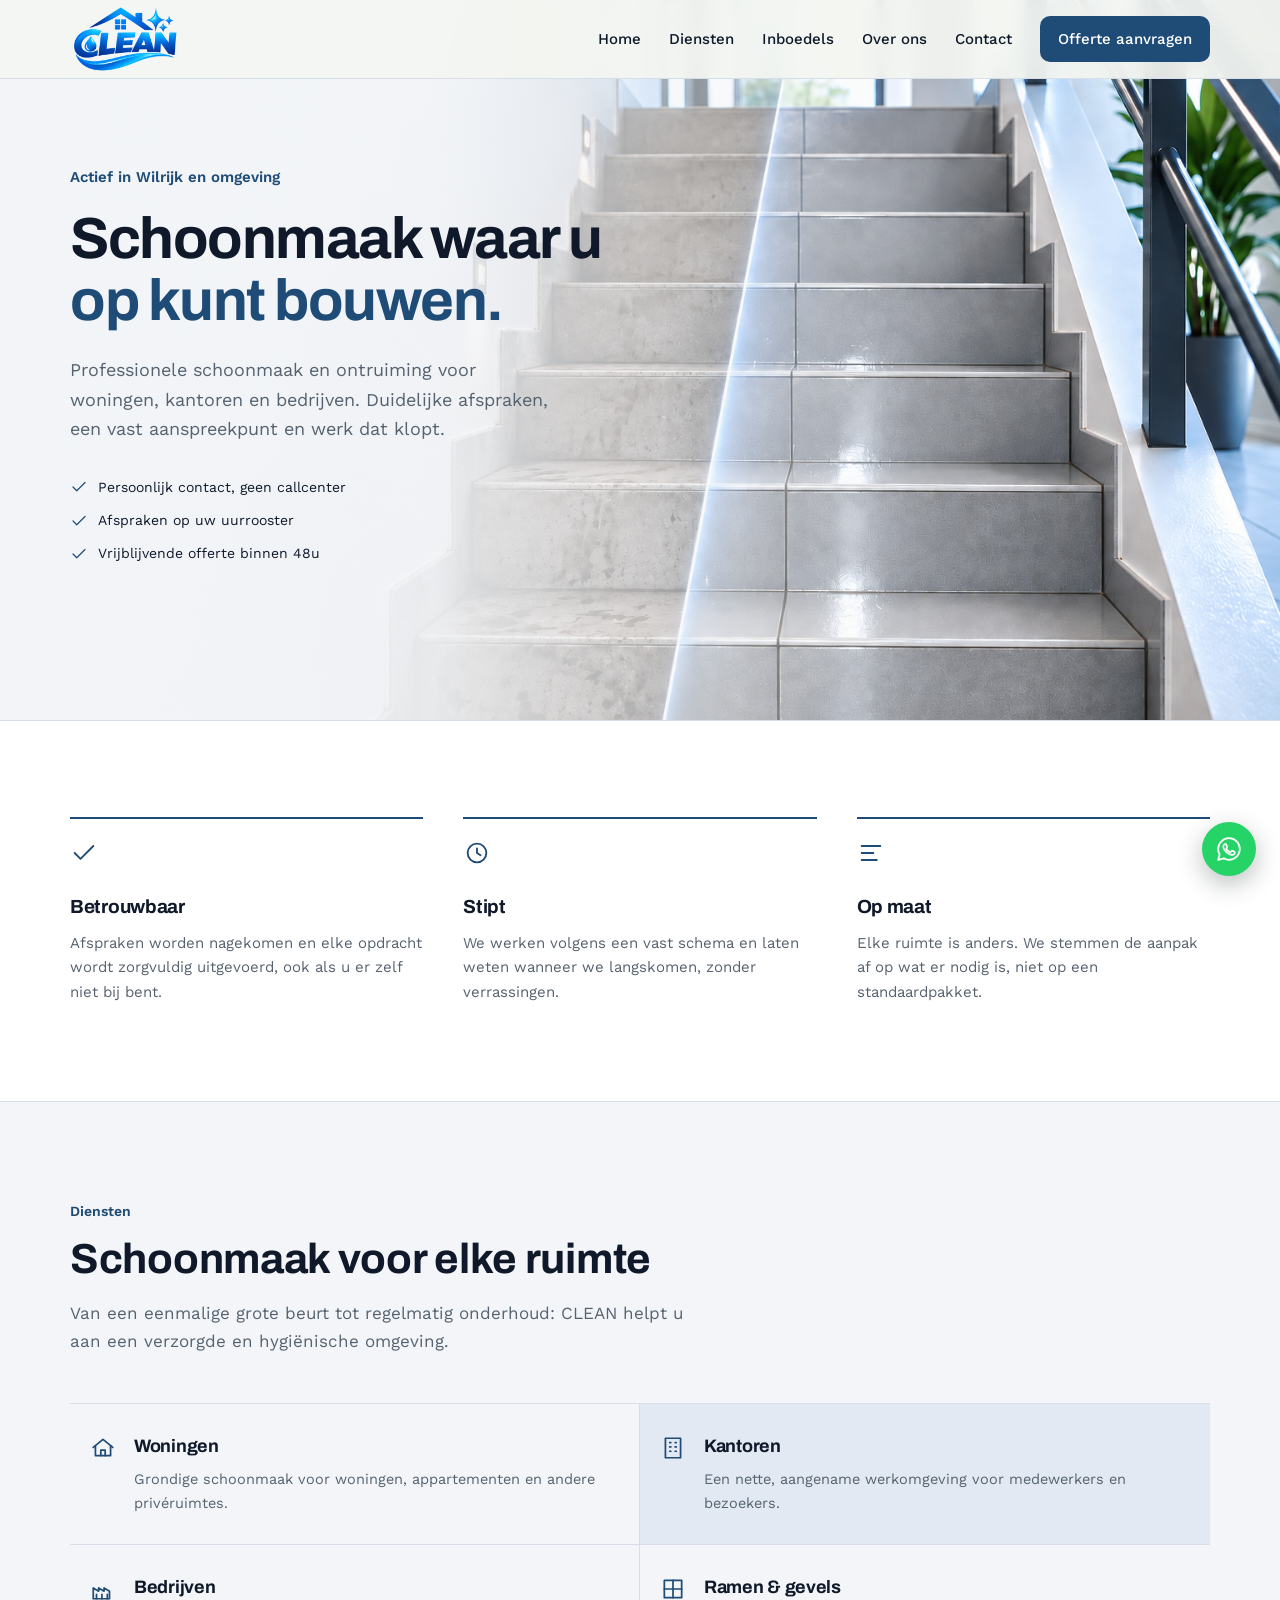
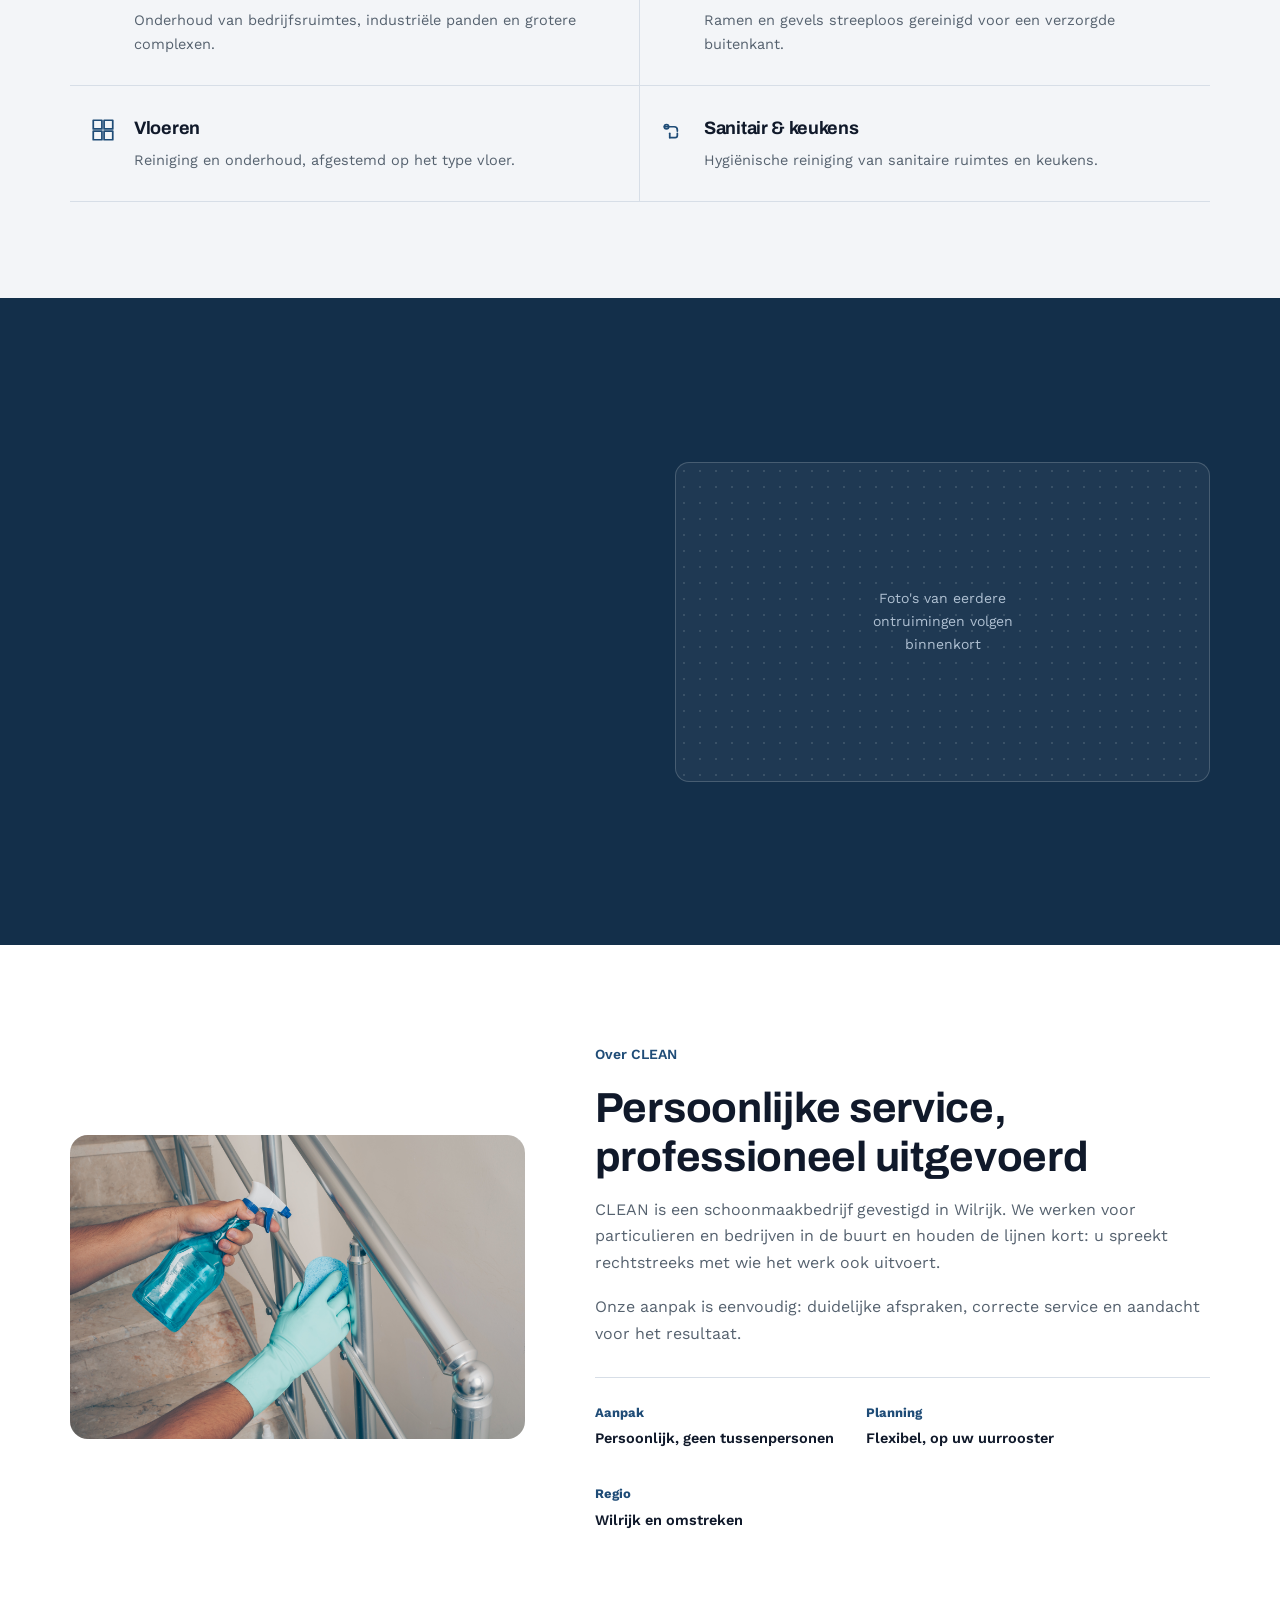
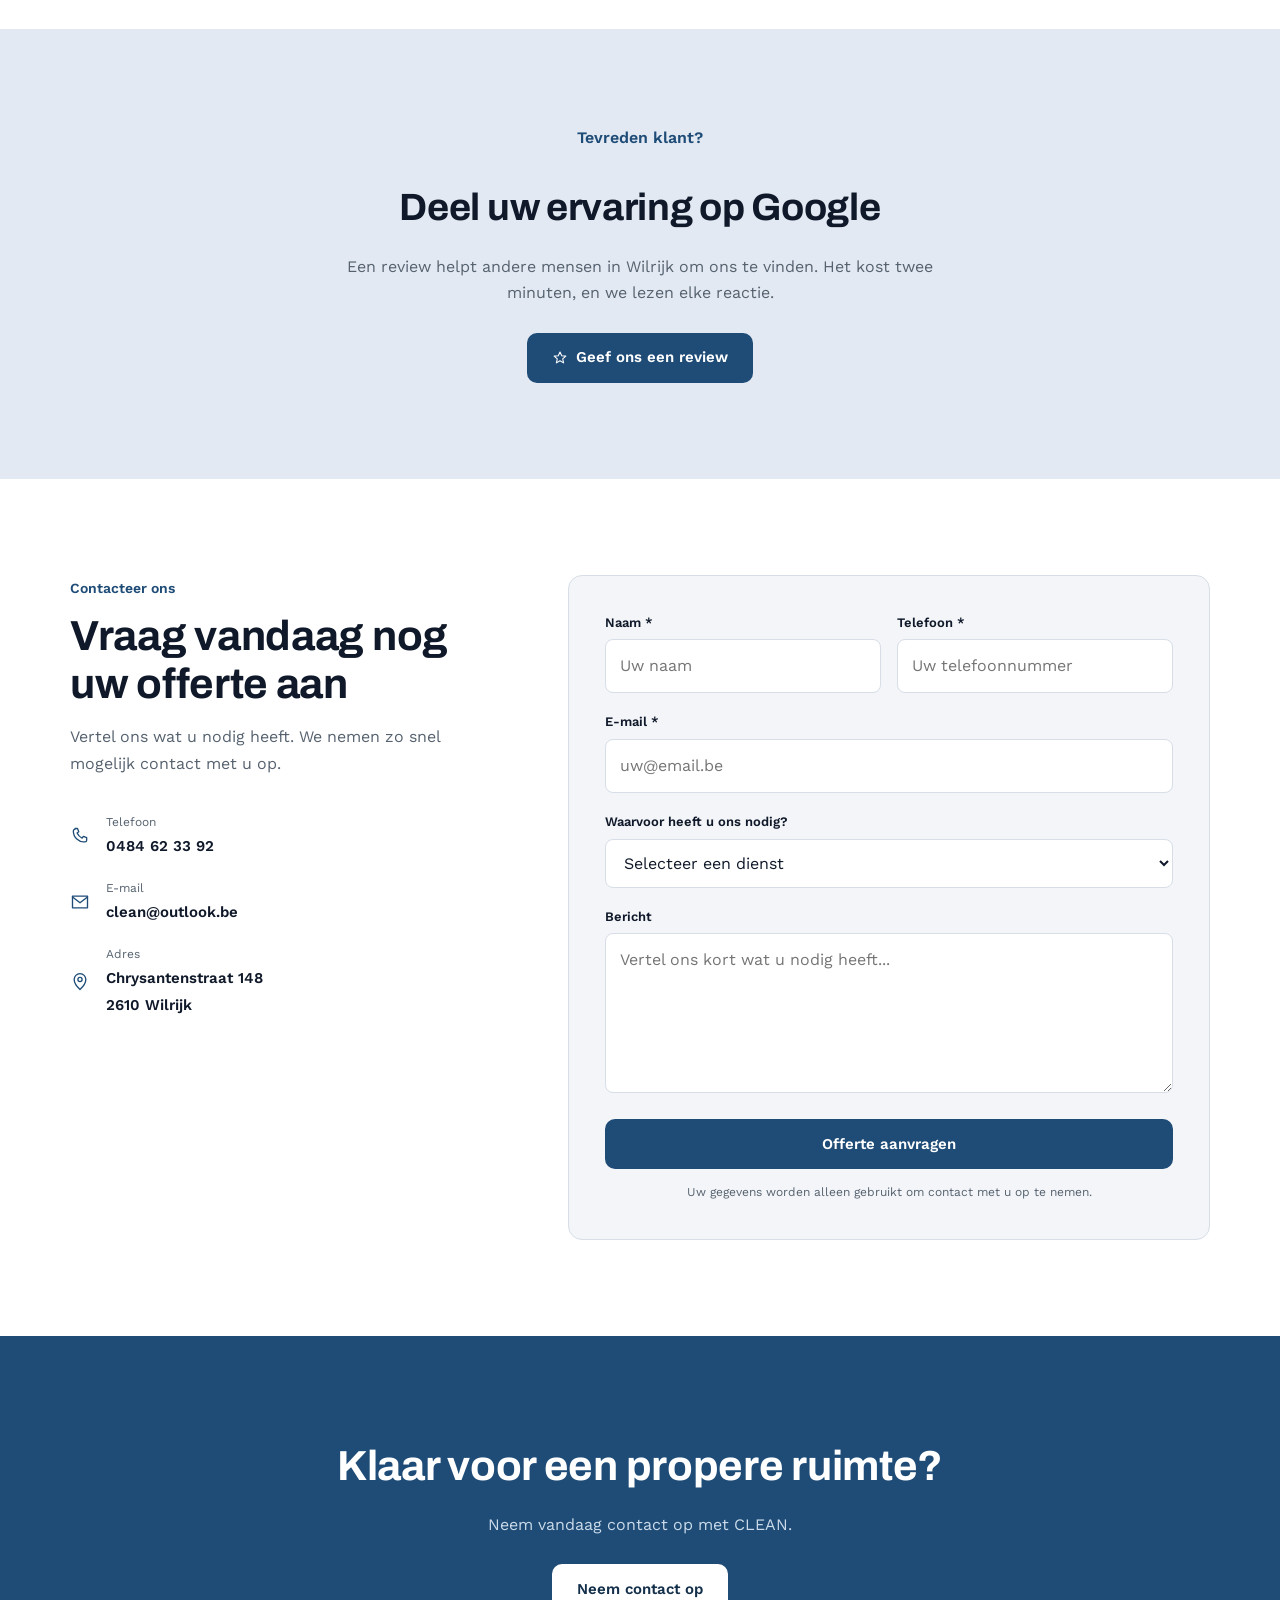
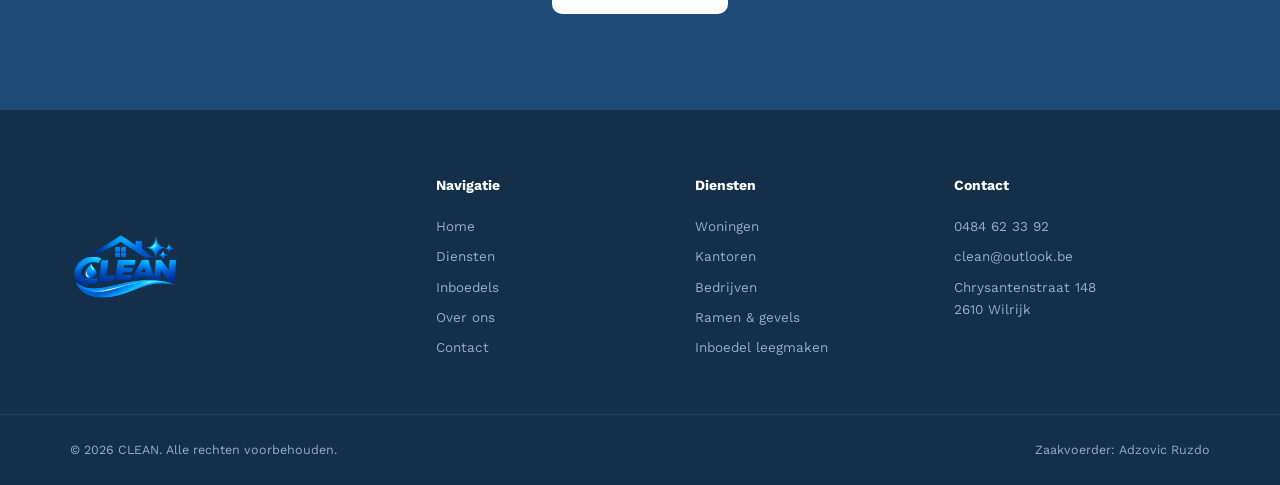
==== index.html @ f55d352b "3" ====
<!DOCTYPE html>
<html lang="nl">
<head>
    <meta charset="UTF-8">
    <meta name="viewport" content="width=device-width, initial-scale=1.0">

    <title>CLEAN | Schoonmaak & Ontruiming in Wilrijk</title>

    <meta name="description"
          content="CLEAN verzorgt professionele schoonmaak, onderhoud en inboedelontruiming voor woningen, kantoren en bedrijven in Wilrijk en omgeving.">

    <meta name="keywords"
          content="schoonmaak Wilrijk, schoonmaakbedrijf Antwerpen, kantoren schoonmaken, ramen wassen, inboedel leegmaken, ontruiming">

    <link rel="preconnect" href="https://fonts.googleapis.com">
    <link rel="preconnect" href="https://fonts.gstatic.com" crossorigin>
    <link href="https://fonts.googleapis.com/css2?family=Archivo:wght@600;700;800&family=Work+Sans:wght@400;500;600&display=swap" rel="stylesheet">

    <link rel="stylesheet" href="css/css.css">
</head>

<body>

<!-- ================= HEADER ================= -->

<header class="header" id="header">

    <div class="container nav-container">

        <a href="index.html" class="logo">
            <img src="media/logo.png" alt="CLEAN Schoonmaak & Ontruiming">
        </a>

        <button class="menu-toggle" id="menuToggle" aria-label="Menu openen" aria-expanded="false">
            <span class="bar"></span>
            <span class="bar"></span>
            <span class="bar"></span>
        </button>

        <nav class="nav" id="nav">

            <a href="#home">Home</a>
            <a href="#diensten">Diensten</a>
            <a href="#ontruiming">Inboedels</a>
            <a href="#over-ons">Over ons</a>
            <a href="#contact">Contact</a>

            <a href="#offerte" class="nav-button">Offerte aanvragen</a>

        </nav>

    </div>

</header>


<main>

    <!-- ================= HERO ================= -->

    <section class="hero" id="home">

        <div class="container hero-grid">

            <div class="hero-text">

                <p class="hero-eyebrow">Actief in Wilrijk en omgeving</p>

                <h1>Schoonmaak waar u<br><span>op kunt bouwen.</span></h1>

                <p class="hero-lead">
                    Professionele schoonmaak en ontruiming voor woningen,
                    kantoren en bedrijven. Duidelijke afspraken, een vast
                    aanspreekpunt en werk dat klopt.
                </p>

                <ul class="hero-trust">
                    <li><svg viewBox="0 0 24 24" class="icon-check"><path d="M4 12l5 5L20 6"/></svg>Persoonlijk contact, geen callcenter</li>
                    <li><svg viewBox="0 0 24 24" class="icon-check"><path d="M4 12l5 5L20 6"/></svg>Afspraken op uw uurrooster</li>
                    <li><svg viewBox="0 0 24 24" class="icon-check"><path d="M4 12l5 5L20 6"/></svg>Vrijblijvende offerte binnen 48u</li>
                </ul>

            </div>
        </div>
    </section>


    <!-- ================= WAAROM CLEAN ================= -->

    <section class="intro">

        <div class="container">

            <div class="intro-grid">

                <div class="intro-card">
                    <svg viewBox="0 0 24 24" class="intro-icon"><path d="M4 12l5 5L20 6"/></svg>
                    <h3>Betrouwbaar</h3>
                    <p>Afspraken worden nagekomen en elke opdracht wordt zorgvuldig uitgevoerd, ook als u er zelf niet bij bent.</p>
                </div>

                <div class="intro-card">
                    <svg viewBox="0 0 24 24" class="intro-icon"><circle cx="12" cy="12" r="8"/><path d="M12 8v4l3 2"/></svg>
                    <h3>Stipt</h3>
                    <p>We werken volgens een vast schema en laten weten wanneer we langskomen, zonder verrassingen.</p>
                </div>

                <div class="intro-card">
                    <svg viewBox="0 0 24 24" class="intro-icon"><path d="M4 6h16M4 12h10M4 18h13"/></svg>
                    <h3>Op maat</h3>
                    <p>Elke ruimte is anders. We stemmen de aanpak af op wat er nodig is, niet op een standaardpakket.</p>
                </div>

            </div>

        </div>

    </section>


    <!-- ================= DIENSTEN ================= -->

    <section class="services" id="diensten">

        <div class="container">

            <div class="section-heading">
                <p class="kicker">Diensten</p>
                <h2>Schoonmaak voor elke ruimte</h2>
                <p class="section-intro">Van een eenmalige grote beurt tot regelmatig onderhoud: CLEAN helpt u aan een verzorgde en hygiënische omgeving.</p>
            </div>

            <div class="service-list">

                <article class="service-row">
                    <svg viewBox="0 0 24 24" class="service-icon"><path d="M3 11.5 12 4l9 7.5"/><path d="M5 10v9h14v-9"/><path d="M10 19v-5h4v5"/></svg>
                    <div>
                        <h3>Woningen</h3>
                        <p>Grondige schoonmaak voor woningen, appartementen en andere privéruimtes.</p>
                    </div>
                </article>

                <article class="service-row service-row--accent">
                    <svg viewBox="0 0 24 24" class="service-icon"><rect x="5" y="3" width="14" height="18"/><path d="M9 7h1M14 7h1M9 11h1M14 11h1M9 15h1M14 15h1"/></svg>
                    <div>
                        <h3>Kantoren</h3>
                        <p>Een nette, aangename werkomgeving voor medewerkers en bezoekers.</p>
                    </div>
                </article>

                <article class="service-row">
                    <svg viewBox="0 0 24 24" class="service-icon"><path d="M3 21V11l5 3v-3l5 3v-3l5 3v7H3Z"/><path d="M6 21v-4M11 21v-4M16 21v-4"/></svg>
                    <div>
                        <h3>Bedrijven</h3>
                        <p>Onderhoud van bedrijfsruimtes, industriële panden en grotere complexen.</p>
                    </div>
                </article>

                <article class="service-row">
                    <svg viewBox="0 0 24 24" class="service-icon"><rect x="4" y="4" width="16" height="16"/><path d="M12 4v16M4 12h16"/></svg>
                    <div>
                        <h3>Ramen &amp; gevels</h3>
                        <p>Ramen en gevels streeploos gereinigd voor een verzorgde buitenkant.</p>
                    </div>
                </article>

                <article class="service-row">
                    <svg viewBox="0 0 24 24" class="service-icon"><rect x="3" y="3" width="8" height="8"/><rect x="13" y="3" width="8" height="8"/><rect x="3" y="13" width="8" height="8"/><rect x="13" y="13" width="8" height="8"/></svg>
                    <div>
                        <h3>Vloeren</h3>
                        <p>Reiniging en onderhoud, afgestemd op het type vloer.</p>
                    </div>
                </article>

                <article class="service-row">
                    <svg viewBox="0 0 24 24" class="service-icon"><path d="M4 9h9a3 3 0 0 1 3 3v1"/><circle cx="6" cy="9" r="2"/><path d="M16 15v2a2 2 0 0 1-2 2H9"/><path d="M9 15v4"/></svg>
                    <div>
                        <h3>Sanitair &amp; keukens</h3>
                        <p>Hygiënische reiniging van sanitaire ruimtes en keukens.</p>
                    </div>
                </article>

            </div>

        </div>

    </section>


    <!-- ================= ONTRUIMING ================= -->

    <section class="clearance" id="ontruiming">

        <div class="container clearance-grid">

            <div class="clearance-content">

                <p class="kicker kicker--light">Inboedels leegmaken</p>
                <h2>Van zolder tot kelder, wij maken ruimte</h2>

                <p>
                    Een woning, appartement, magazijn of kelder volledig
                    leegmaken? CLEAN neemt het van begin tot einde uit
                    handen.
                </p>

                <ul class="check-list">
                    <li><svg viewBox="0 0 24 24" class="icon-check"><path d="M4 12l5 5L20 6"/></svg>Volledige inboedel leegmaken</li>
                    <li><svg viewBox="0 0 24 24" class="icon-check"><path d="M4 12l5 5L20 6"/></svg>Sorteren, opruimen en afvoeren</li>
                    <li><svg viewBox="0 0 24 24" class="icon-check"><path d="M4 12l5 5L20 6"/></svg>Waar mogelijk gerecycleerd</li>
                    <li><svg viewBox="0 0 24 24" class="icon-check"><path d="M4 12l5 5L20 6"/></svg>Discreet en zonder rompslomp</li>
                </ul>

                <a href="#offerte" class="button button-primary">Vraag een offerte aan</a>

            </div>

            <div class="clearance-box">
                <p>Foto's van eerdere ontruimingen volgen binnenkort</p>
            </div>

        </div>

    </section>


    <!-- ================= OVER ONS ================= -->

    <section class="about" id="over-ons">

        <div class="container about-grid">

            <div class="about-photo">
                <img src="media/schoonmaak.jpg" alt="Professionele schoonmaak door CLEAN">
            </div>

            <div class="about-content">

                <p class="kicker">Over CLEAN</p>
                <h2>Persoonlijke service, professioneel uitgevoerd</h2>

                <p>
                    CLEAN is een schoonmaakbedrijf gevestigd in Wilrijk.
                    We werken voor particulieren en bedrijven in de buurt
                    en houden de lijnen kort: u spreekt rechtstreeks met
                    wie het werk ook uitvoert.
                </p>

                <p>
                    Onze aanpak is eenvoudig: duidelijke afspraken,
                    correcte service en aandacht voor het resultaat.
                </p>

                <div class="about-details">
                    <div><strong>Aanpak</strong><span>Persoonlijk, geen tussenpersonen</span></div>
                    <div><strong>Planning</strong><span>Flexibel, op uw uurrooster</span></div>
                    <div><strong>Regio</strong><span>Wilrijk en omstreken</span></div>
                </div>

            </div>

        </div>

    </section>


    <!-- ================= GOOGLE REVIEW ================= -->

    <section class="reviews">

        <div class="container">

            <div class="review-content">

                <p class="kicker">Tevreden klant?</p>
                <h2>Deel uw ervaring op Google</h2>
                <p>Een review helpt andere mensen in Wilrijk om ons te vinden. Het kost twee minuten, en we lezen elke reactie.</p>

                <!-- VERVANG DE LINK HIER LATER -->
                <a href="#" class="button button-primary">
                    <svg viewBox="0 0 24 24" class="icon-star"><path d="M12 3l2.6 5.6 6.1.6-4.6 4.1 1.3 6-5.4-3.2-5.4 3.2 1.3-6-4.6-4.1 6.1-.6Z"/></svg>
                    Geef ons een review
                </a>

            </div>

        </div>

    </section>


    <!-- ================= OFFERTE ================= -->

    <section class="contact-section" id="offerte">

        <div class="container contact-grid">

            <div class="contact-info">

                <p class="kicker">Contacteer ons</p>
                <h2>Vraag vandaag nog uw offerte aan</h2>
                <p>Vertel ons wat u nodig heeft. We nemen zo snel mogelijk contact met u op.</p>

                <div class="contact-items">

                    <a href="tel:+32484623392" class="contact-item">
                        <svg viewBox="0 0 24 24" class="contact-icon-svg"><path d="M6 3h3l1.5 4-2 1.5a12 12 0 0 0 6 6l1.5-2 4 1.5v3a2 2 0 0 1-2 2C10.5 20 4 13.5 4 6a2 2 0 0 1 2-2Z"/></svg>
                        <div><small>Telefoon</small><strong>0484 62 33 92</strong></div>
                    </a>

                    <a href="mailto:clean@outlook.be" class="contact-item">
                        <svg viewBox="0 0 24 24" class="contact-icon-svg"><rect x="3" y="5" width="18" height="14"/><path d="m3 6 9 7 9-7"/></svg>
                        <div><small>E-mail</small><strong>clean@outlook.be</strong></div>
                    </a>

                    <div class="contact-item">
                        <svg viewBox="0 0 24 24" class="contact-icon-svg"><path d="M12 21s7-6.5 7-12a7 7 0 1 0-14 0c0 5.5 7 12 7 12Z"/><circle cx="12" cy="9" r="2.5"/></svg>
                        <div><small>Adres</small><strong>Chrysantenstraat 148<br>2610 Wilrijk</strong></div>
                    </div>

                </div>

            </div>

            <form class="contact-form" name="offerte" method="POST" data-netlify="true">

                <input type="hidden" name="form-name" value="offerte">

                <div class="form-row">

                    <div class="form-group">
                        <label for="name">Naam *</label>
                        <input type="text" id="name" name="naam" placeholder="Uw naam" required>
                    </div>

                    <div class="form-group">
                        <label for="phone">Telefoon *</label>
                        <input type="tel" id="phone" name="telefoon" placeholder="Uw telefoonnummer" required>
                    </div>

                </div>

                <div class="form-group">
                    <label for="email">E-mail *</label>
                    <input type="email" id="email" name="email" placeholder="uw@email.be" required>
                </div>

                <div class="form-group">
                    <label for="service">Waarvoor heeft u ons nodig?</label>
                    <select id="service" name="dienst">
                        <option value="">Selecteer een dienst</option>
                        <option>Schoonmaak woning</option>
                        <option>Schoonmaak kantoor</option>
                        <option>Schoonmaak bedrijf</option>
                        <option>Ramen &amp; gevels</option>
                        <option>Vloeren</option>
                        <option>Inboedel leegmaken</option>
                        <option>Andere</option>
                    </select>
                </div>

                <div class="form-group">
                    <label for="message">Bericht</label>
                    <textarea id="message" name="bericht" rows="5" placeholder="Vertel ons kort wat u nodig heeft..."></textarea>
                </div>

                <button type="submit" class="button button-primary form-button">Offerte aanvragen</button>

                <p class="form-note">Uw gegevens worden alleen gebruikt om contact met u op te nemen.</p>

            </form>

        </div>

    </section>


    <!-- ================= CTA ================= -->

    <section class="final-cta">
        <div class="container">
            <h2>Klaar voor een propere ruimte?</h2>
            <p>Neem vandaag contact op met CLEAN.</p>
            <a href="#offerte" class="button button-white">Neem contact op</a>
        </div>
    </section>

</main>


<!-- ================= FOOTER ================= -->

<footer class="footer">

    <div class="container footer-grid">

        <a href="index.html" class="logo">
            <img src="media/logo.png" alt="CLEAN Schoonmaak & Ontruiming">
        </a>

        <div class="footer-column">
            <h4>Navigatie</h4>
            <a href="#home">Home</a>
            <a href="#diensten">Diensten</a>
            <a href="#ontruiming">Inboedels</a>
            <a href="#over-ons">Over ons</a>
            <a href="#contact">Contact</a>
        </div>

        <div class="footer-column">
            <h4>Diensten</h4>
            <a href="#diensten">Woningen</a>
            <a href="#diensten">Kantoren</a>
            <a href="#diensten">Bedrijven</a>
            <a href="#diensten">Ramen &amp; gevels</a>
            <a href="#ontruiming">Inboedel leegmaken</a>
        </div>

        <div class="footer-column">
            <h4>Contact</h4>
            <a href="tel:+32484623392">0484 62 33 92</a>
            <a href="mailto:clean@outlook.be">clean@outlook.be</a>
            <span>Chrysantenstraat 148<br>2610 Wilrijk</span>
        </div>

    </div>

    <div class="footer-bottom">
        <div class="container">
            <p>© <span id="year"></span> CLEAN. Alle rechten voorbehouden.</p>
            <p>Zaakvoerder: Adzovic Ruzdo</p>
        </div>
    </div>

</footer>


<!-- ================= FLOATING BUTTONS ================= -->

<a
        href="https://wa.me/32484623392?text=Hallo%2C%20ik%20heb%20een%20vraag%20over%20schoonmaak"
        class="floating-whatsapp"
        target="_blank"
        rel="noopener noreferrer"
        aria-label="Contacteer ons via WhatsApp"
>
    <svg viewBox="0 0 24 24" fill="currentColor" stroke="none">
        <path d="M12 2C6.48 2 2 6.48 2 12c0 1.85.5 3.58 1.36 5.06L2 22l5.13-1.35A9.94 9.94 0 0 0 12 22c5.52 0 10-4.48 10-10S17.52 2 12 2Zm5.24 14.1c-.22.62-1.28 1.19-1.77 1.26-.45.07-1.02.1-1.65-.1-.38-.12-.87-.28-1.5-.55-2.64-1.14-4.36-3.78-4.5-3.96-.13-.18-1.08-1.44-1.08-2.74 0-1.3.68-1.94.92-2.2.24-.26.53-.33.7-.33h.5c.16 0 .38-.03.59.45.22.5.75 1.83.82 1.96.07.13.11.29.02.46-.09.17-.14.28-.27.43-.13.15-.27.34-.39.46-.13.13-.26.27-.11.53.15.26.68 1.12 1.46 1.81 1 .89 1.85 1.17 2.11 1.3.26.13.41.11.57-.07.16-.18.65-.75.82-1.01.17-.26.34-.22.57-.13.23.09 1.46.69 1.71.82.25.13.42.19.48.3.06.11.06.63-.16 1.24Z"/>
    </svg>
</a>


<script src="java/java.js"></script>

</body>
</html>
---- css/css.css ----
/* =====================================================
   CLEAN - schoonmaak & ontruiming, Wilrijk
   ===================================================== */

:root {
    --paper: #F3F5F8;
    --paper-alt: #E7ECF2;
    --ink: #10192A;
    --muted: #56626F;

    --pine: #1F4C77;
    --pine-deep: #132F4A;
    --pine-tint: #E2E9F2;

    --gold: #A8792E;

    --line: #D7DEE7;

    --radius: 10px;
}


/* ================= RESET ================= */

* {
    margin: 0;
    padding: 0;
    box-sizing: border-box;
}

html {
    scroll-behavior: smooth;
}

body {
    font-family: "Work Sans", -apple-system, BlinkMacSystemFont, "Segoe UI", sans-serif;
    color: var(--muted);
    background: var(--paper);
    line-height: 1.65;
}

a {
    text-decoration: none;
    color: inherit;
}

button, input, textarea, select {
    font: inherit;
}

h1, h2, h3 {
    font-family: "Archivo", "Work Sans", sans-serif;
    color: var(--ink);
    font-weight: 700;
    letter-spacing: -0.3px;
}

svg {
    fill: none;
    stroke: currentColor;
    stroke-width: 1.6;
    stroke-linecap: round;
    stroke-linejoin: round;
}


/* ================= GLOBAL ================= */

.container {
    width: min(1140px, 90%);
    margin: auto;
}

section {
    padding: 96px 0;
}

.kicker {
    display: inline-block;
    color: var(--pine);
    font-weight: 600;
    font-size: 14px;
    margin-bottom: 12px;
}

.kicker--light {
    color: #B7C9DC;
}

.section-heading {
    max-width: 640px;
    margin-bottom: 48px;
}

.section-heading h2,
.about-content h2,
.clearance-content h2,
.contact-info h2 {
    font-size: clamp(30px, 4vw, 42px);
    line-height: 1.15;
    margin-bottom: 16px;
}

.section-intro {
    font-size: 17px;
}


/* ================= BUTTONS ================= */

.button {
    display: inline-flex;
    align-items: center;
    gap: 8px;
    min-height: 50px;
    padding: 0 24px;
    border-radius: var(--radius);
    font-weight: 600;
    font-size: 15px;
    transition: background 0.2s ease, border-color 0.2s ease, color 0.2s ease;
    border: 1px solid transparent;
}

.button-primary {
    color: white;
    background: var(--pine);
}

.button-primary:hover {
    background: var(--pine-deep);
}

.button-outline {
    color: var(--ink);
    border-color: var(--line);
    background: transparent;
}

.button-outline:hover {
    border-color: var(--pine);
    color: var(--pine);
}

.button-white {
    color: var(--pine-deep);
    background: white;
}

.button-white:hover {
    background: var(--pine-tint);
}

.icon-star {
    width: 16px;
    height: 16px;
}


/* ================= HEADER ================= */

.header {
    position: fixed;
    width: 100%;
    top: 0;
    left: 0;
    z-index: 1000;
    background: rgba(244, 246, 241, 0.92);
    backdrop-filter: blur(10px);
    border-bottom: 1px solid var(--line);
    transition: box-shadow 0.2s ease;
}

.nav-container {
    height: 78px;
    display: flex;
    align-items: center;
    justify-content: space-between;
}

.logo {
    display: flex;
    align-items: center;
}

.logo img {
    width: 110px;
    height: auto;
    display: block;
}

.nav {
    display: flex;
    align-items: center;
    gap: 28px;
}

.nav a {
    color: var(--ink);
    font-size: 15px;
    font-weight: 500;
    transition: color 0.2s;
}

.nav a:hover {
    color: var(--pine);
}

.nav .nav-button {
    color: white;
    background: var(--pine);
    padding: 11px 18px;
    border-radius: var(--radius);
}

.nav .nav-button:hover {
    background: var(--pine-deep);
}

.menu-toggle {
    display: none;
    flex-direction: column;
    justify-content: center;
    gap: 5px;
    width: 32px;
    height: 32px;
    border: 0;
    background: transparent;
    cursor: pointer;
}

.menu-toggle .bar {
    display: block;
    height: 2px;
    background: var(--ink);
    border-radius: 2px;
}


/* ================= HERO ================= */

.hero {
    position: relative;
    padding-top: 100px;
    padding-bottom: 90px;
    min-height: 680px;

    background:
            linear-gradient(
                    90deg,
                    rgba(243, 245, 248, 0.98) 0%,
                    rgba(243, 245, 248, 0.94) 34%,
                    rgba(243, 245, 248, 0.65) 52%,
                    rgba(243, 245, 248, 0.08) 75%,
                    rgba(243, 245, 248, 0) 100%
            ),
            url("../media/trappenpagina.png");

    background-size: cover;
    background-position: center;
    background-repeat: no-repeat;
}

.hero-grid {
    display: grid;
    grid-template-columns: 1.2fr 0.8fr;
    gap: 60px;
    align-items: center;
    min-height: 530px;
}

.hero-eyebrow {
    color: var(--pine);
    font-weight: 600;
    font-size: 15px;
    margin-bottom: 18px;
}

.hero h1 {
    font-size: clamp(38px, 5vw, 58px);
    line-height: 1.08;
    letter-spacing: -1.5px;
    margin-bottom: 22px;
}

.hero h1 span {
    color: var(--pine);
}

.hero-lead {
    max-width: 480px;
    font-size: 18px;
    margin-bottom: 32px;
}

.hero-buttons {
    display: flex;
    gap: 14px;
    flex-wrap: wrap;
    margin-bottom: 36px;
}

.hero-trust {
    list-style: none;
    display: flex;
    flex-direction: column;
    gap: 10px;
    font-size: 14px;
    color: var(--ink);
}

.hero-trust li {
    display: flex;
    align-items: center;
    gap: 10px;
}

.icon-check {
    width: 18px;
    height: 18px;
    flex-shrink: 0;
    color: var(--pine);
}

.hero-panel {
    background: var(--pine);
    border-radius: 18px;
    min-height: 380px;
    display: grid;
    place-items: center;
}

.hero-icon {
    width: 90px;
    height: 130px;
    color: #E7EEF6;
}


/* ================= INTRO ================= */

.intro {
    background: white;
    border-top: 1px solid var(--line);
    border-bottom: 1px solid var(--line);
}

.intro-grid {
    display: grid;
    grid-template-columns: repeat(3, 1fr);
    gap: 40px;
}

.intro-card {
    border-top: 2px solid var(--pine);
    padding-top: 20px;
}

.intro-icon {
    width: 28px;
    height: 28px;
    color: var(--pine);
    margin-bottom: 16px;
}

.intro-card h3 {
    font-size: 19px;
    margin-bottom: 8px;
}

.intro-card p {
    font-size: 15px;
}


/* ================= SERVICES ================= */

.services {
    background: var(--paper);
}

.service-list {
    display: grid;
    grid-template-columns: 1fr 1fr;
    border-top: 1px solid var(--line);
}

.service-row {
    display: flex;
    gap: 18px;
    padding: 28px 20px;
    border-bottom: 1px solid var(--line);
}

.service-row:nth-child(odd) {
    border-right: 1px solid var(--line);
}

.service-row--accent {
    background: var(--pine-tint);
}

.service-icon {
    width: 26px;
    height: 26px;
    color: var(--pine);
    flex-shrink: 0;
    margin-top: 3px;
}

.service-row h3 {
    font-size: 18px;
    margin-bottom: 6px;
}

.service-row p {
    font-size: 14.5px;
}


/* ================= CLEARANCE ================= */

.clearance {
    background: var(--pine-deep);
    color: #DCE6F0;
}

.clearance-grid {
    display: grid;
    grid-template-columns: 1fr 1fr;
    gap: 70px;
    align-items: center;
}

.clearance-content h2 {
    color: white;
}

.clearance-content p {
    color: #C1D0DF;
    margin-bottom: 22px;
    font-size: 16.5px;
}

.check-list {
    list-style: none;
    margin-bottom: 32px;
    display: flex;
    flex-direction: column;
    gap: 12px;
}

.check-list li {
    display: flex;
    align-items: center;
    gap: 12px;
    color: white;
    font-size: 15px;
}

.check-list .icon-check {
    color: #8FB4D6;
}

.clearance-box {
    min-height: 320px;
    border-radius: 14px;
    background:
            radial-gradient(circle, rgba(255,255,255,0.12) 1px, transparent 1.2px) 0 0/16px 16px,
            rgba(255,255,255,0.05);
    border: 1px solid rgba(255,255,255,0.18);
    display: grid;
    place-items: center;
    padding: 30px;
    text-align: center;
}

.clearance-box p {
    color: #AFC0D2;
    font-size: 14px;
    max-width: 220px;
}


/* ================= ABOUT ================= */

.about {
    background: white;
}

.about-grid {
    display: grid;
    grid-template-columns: 0.85fr 1.15fr;
    gap: 70px;
    align-items: center;
}

.about-placeholder {
    min-height: 340px;
    border-radius: 14px;
    background:
            repeating-linear-gradient(135deg, var(--pine-tint) 0 14px, var(--paper) 14px 28px);
    border: 1px solid var(--line);
    display: grid;
    place-items: center;
    padding: 30px;
    text-align: center;
}

.about-placeholder p {
    background: white;
    padding: 8px 14px;
    border-radius: 6px;
    font-size: 13.5px;
    color: var(--muted);
    border: 1px solid var(--line);
}

.about-content p {
    margin-bottom: 18px;
}
.about-photo {
    overflow: hidden;
    border-radius: 18px;
}

.about-photo img {
    width: 100%;
    height: 100%;
    display: block;
    object-fit: cover;
}

.about-details {
    display: flex;
    gap: 32px;
    flex-wrap: wrap;
    margin-top: 30px;
    padding-top: 24px;
    border-top: 1px solid var(--line);
}

.about-details div {
    display: flex;
    flex-direction: column;
    gap: 4px;
}

.about-details strong {
    color: var(--pine);
    font-size: 13px;
}

.about-details span {
    color: var(--ink);
    font-weight: 600;
    font-size: 14.5px;
}


/* ================= REVIEWS ================= */

.reviews {
    background: var(--pine-tint);
    text-align: center;
}

.review-content {
    max-width: 620px;
    margin: auto;
}

.review-content h2 {
    font-size: clamp(28px, 4vw, 38px);
    margin-bottom: 14px;
}

.review-content p {
    margin-bottom: 26px;
    font-size: 16px;
}


/* ================= CONTACT ================= */

.contact-section {
    background: white;
}

.contact-grid {
    display: grid;
    grid-template-columns: 0.8fr 1.2fr;
    gap: 70px;
    align-items: start;
}

.contact-items {
    margin-top: 36px;
    display: flex;
    flex-direction: column;
    gap: 20px;
}

.contact-item {
    display: flex;
    align-items: center;
    gap: 16px;
}

.contact-icon-svg {
    width: 20px;
    height: 20px;
    color: var(--pine);
    flex-shrink: 0;
}

.contact-item small {
    display: block;
    font-size: 12px;
    color: var(--muted);
}

.contact-item strong {
    color: var(--ink);
    font-size: 15px;
    font-weight: 600;
}

.contact-form {
    padding: 36px;
    border-radius: 14px;
    background: var(--paper);
    border: 1px solid var(--line);
}

.form-row {
    display: grid;
    grid-template-columns: 1fr 1fr;
    gap: 16px;
}

.form-group {
    margin-bottom: 18px;
}

.form-group label {
    display: block;
    color: var(--ink);
    font-size: 13px;
    font-weight: 600;
    margin-bottom: 6px;
}

.form-group input,
.form-group select,
.form-group textarea {
    width: 100%;
    border: 1px solid var(--line);
    background: white;
    border-radius: 8px;
    padding: 13px 14px;
    outline: none;
    color: var(--ink);
    transition: border-color 0.2s;
    resize: vertical;
}

.form-group input:focus,
.form-group select:focus,
.form-group textarea:focus {
    border-color: var(--pine);
}

.form-button {
    border: 0;
    cursor: pointer;
    width: 100%;
    justify-content: center;
}

.form-note {
    font-size: 12px;
    color: var(--muted);
    text-align: center;
    margin-top: 14px;
}


/* ================= FINAL CTA ================= */

.final-cta {
    text-align: center;
    background: var(--pine);
    color: white;
}

.final-cta h2 {
    color: white;
    font-size: clamp(30px, 4vw, 42px);
    margin-bottom: 10px;
}

.final-cta p {
    margin-bottom: 26px;
    color: #CBDBEA;
}


/* ================= FOOTER ================= */

.footer {
    background: var(--pine-deep);
    color: #9AACC0;
}

.footer-grid {
    display: grid;
    grid-template-columns: 1.5fr 1fr 1fr 1.2fr;
    gap: 46px;
    padding-top: 64px;
    padding-bottom: 56px;
}

.footer-logo {
    color: white;
    font-family: "Archivo", sans-serif;
    font-size: 30px;
    font-weight: 800;
    letter-spacing: -1px;
    margin-bottom: 14px;
}

.footer-brand p {
    max-width: 270px;
    font-size: 14px;
}

.footer-column {
    display: flex;
    flex-direction: column;
    gap: 8px;
}

.footer-column h4 {
    color: white;
    font-size: 14px;
    margin-bottom: 10px;
}

.footer-column a, .footer-column span {
    font-size: 13.5px;
    transition: color 0.2s;
}

.footer-column a:hover {
    color: white;
}

.footer-bottom {
    border-top: 1px solid rgba(255,255,255,0.08);
}

.footer-bottom .container {
    min-height: 70px;
    display: flex;
    align-items: center;
    justify-content: space-between;
    gap: 20px;
    font-size: 12.5px;
}


/* ================= FLOATING BUTTONS ================= */

.floating-whatsapp {
    position: fixed;
    right: 24px;
    bottom: 24px;
    width: 54px;
    height: 54px;

    display: grid;
    place-items: center;

    background: #25D366;
    color: white;

    border-radius: 50%;
    box-shadow: 0 8px 24px rgba(29, 49, 40, 0.3);

    z-index: 900;
    transition: transform 0.2s;
}

.floating-whatsapp svg {
    width: 26px;
    height: 26px;
}

.floating-whatsapp:hover {
    transform: scale(1.06);
}


/* ================= RESPONSIVE ================= */

@media (max-width: 900px) {

    section {
        padding: 70px 0;
    }

    .menu-toggle {
        display: flex;
    }

    .nav {
        position: absolute;
        top: 78px;
        left: 0;
        width: 100%;
        display: none;
        flex-direction: column;
        align-items: stretch;
        gap: 0;
        background: var(--paper);
        border-bottom: 1px solid var(--line);
        padding: 14px 5%;
    }

    .nav.active {
        display: flex;
    }

    .nav a {
        padding: 12px 0;
    }

    .nav .nav-button {
        text-align: center;
        margin-top: 8px;
        justify-content: center;
    }

    .hero-grid {
        grid-template-columns: 1fr;
    }

    .hero-panel {
        min-height: 220px;
        order: -1;
    }

    .intro-grid {
        grid-template-columns: 1fr;
        gap: 28px;
    }

    .service-list {
        grid-template-columns: 1fr;
    }

    .service-row:nth-child(odd) {
        border-right: none;
    }

    .clearance-grid, .about-grid, .contact-grid {
        grid-template-columns: 1fr;
        gap: 40px;
    }

    .footer-grid {
        grid-template-columns: 1fr 1fr;
    }
}


@media (max-width: 600px) {

    .container {
        width: min(92%, 1140px);
    }

    .hero {
        padding-top: 90px;
    }

    .hero h1 {
        letter-spacing: -1px;
    }

    .form-row {
        grid-template-columns: 1fr;
        gap: 0;
    }

    .contact-form {
        padding: 24px 18px;
    }

    .footer-grid {
        grid-template-columns: 1fr;
        gap: 32px;
    }

    .footer-bottom .container {
        flex-direction: column;
        align-items: flex-start;
        padding: 18px 0;
    }

    .button {
        width: 100%;
        justify-content: center;
    }

    .hero-buttons {
        width: 100%;
    }

    .hero-buttons .button {
        flex: 1;
    }

    .floating-whatsapp {
        right: 18px;
        bottom: 18px;
    }
}
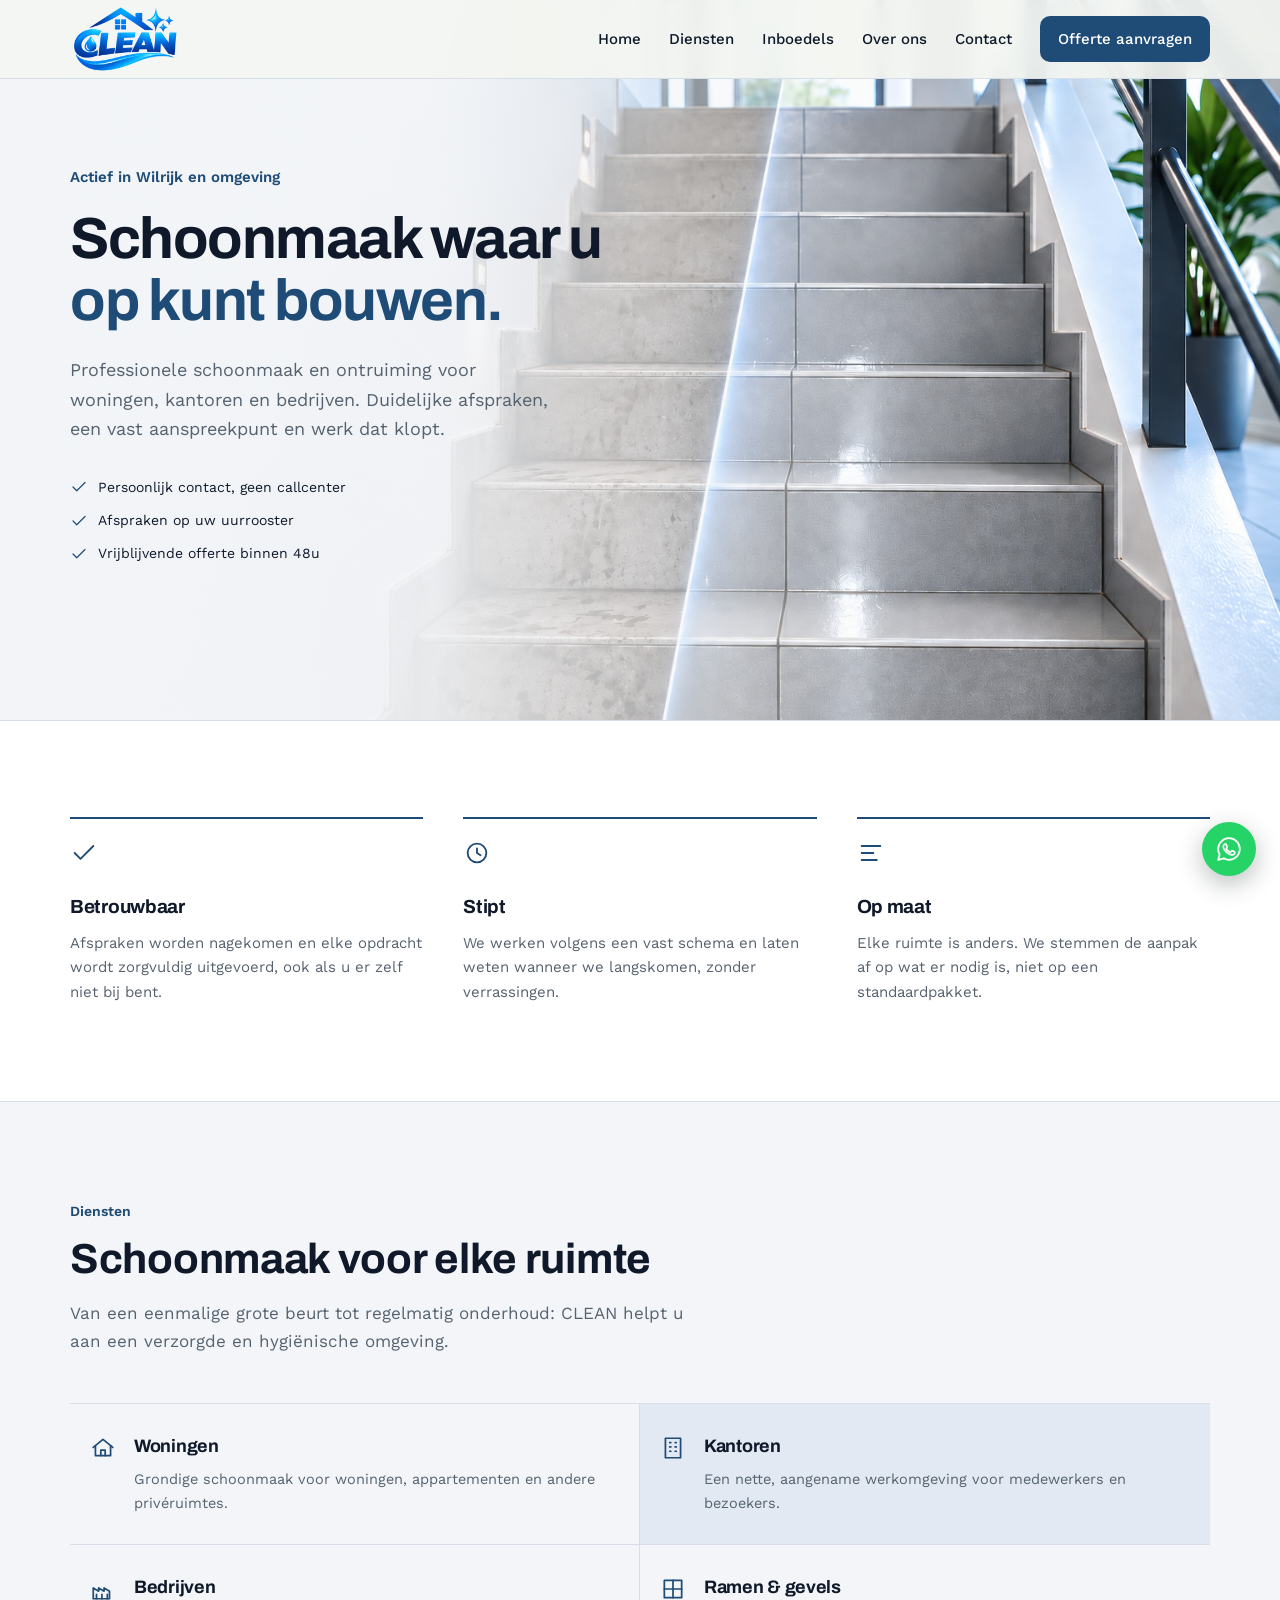
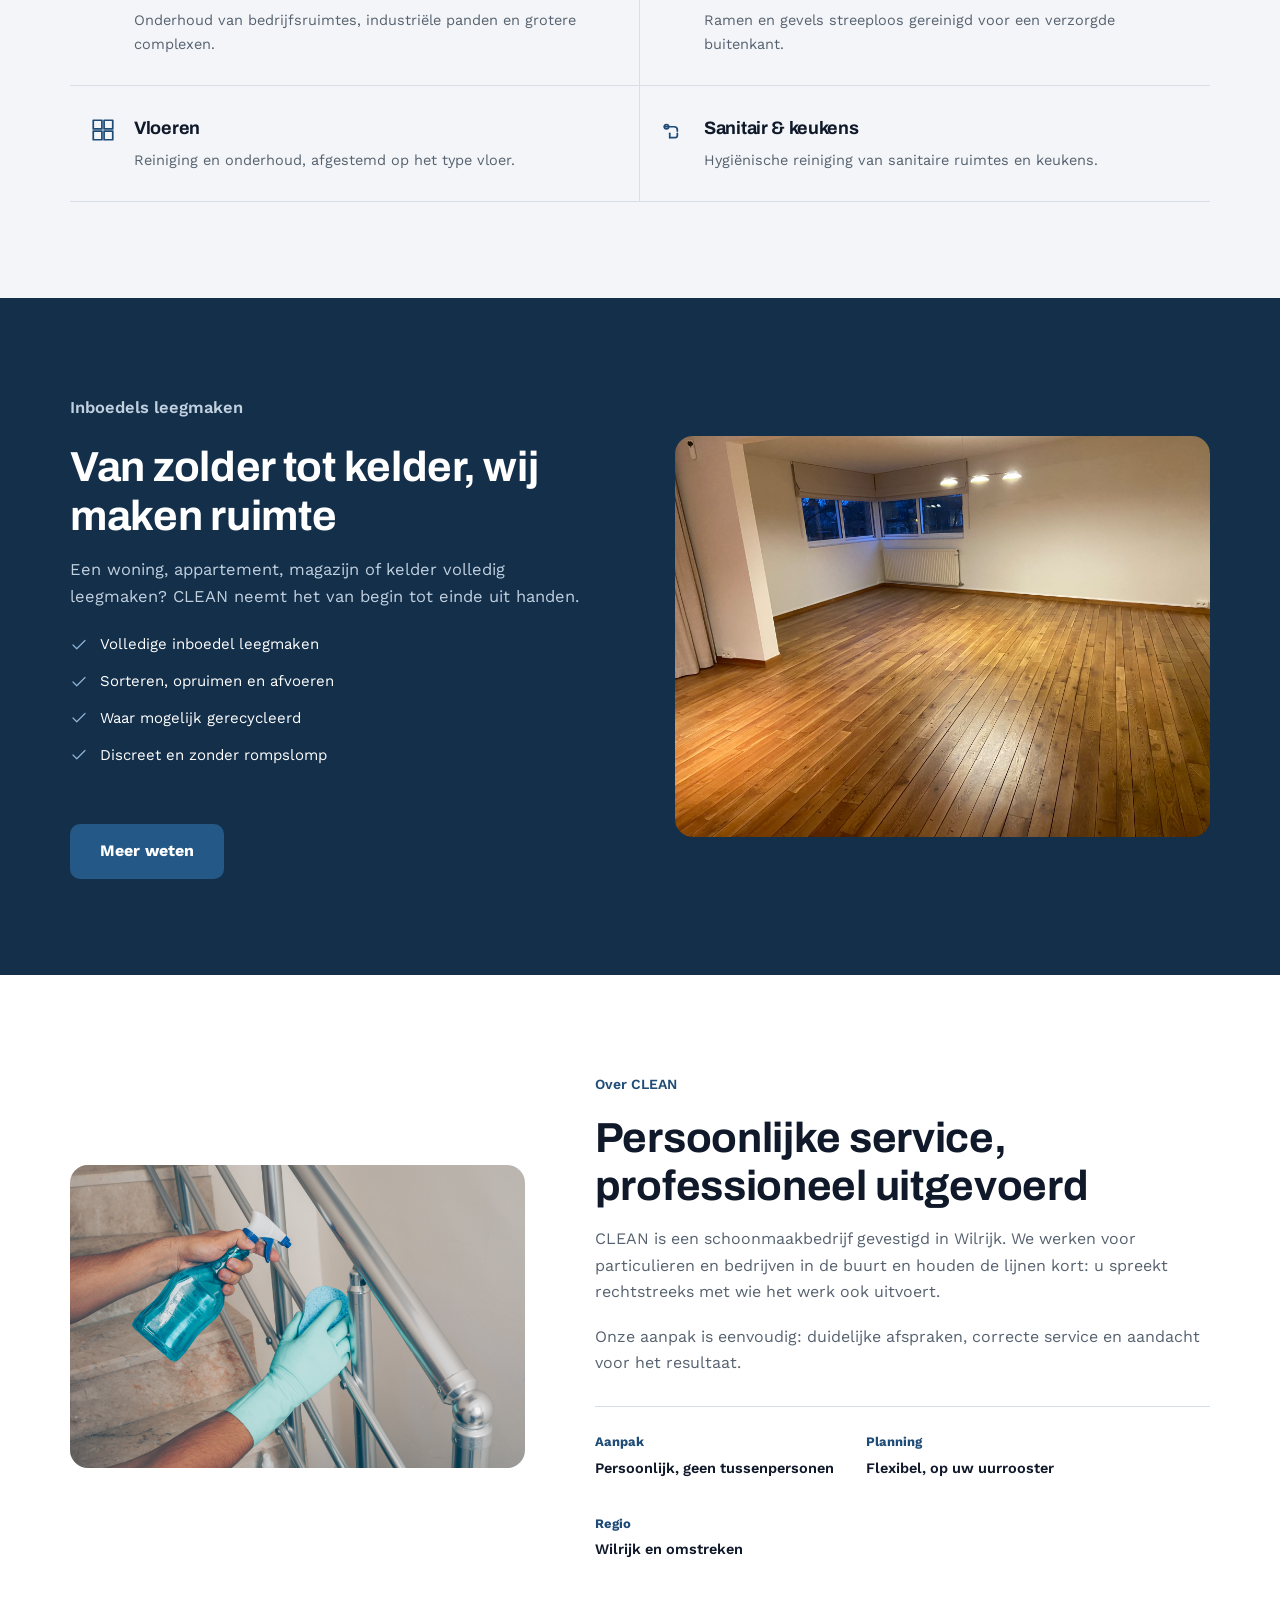
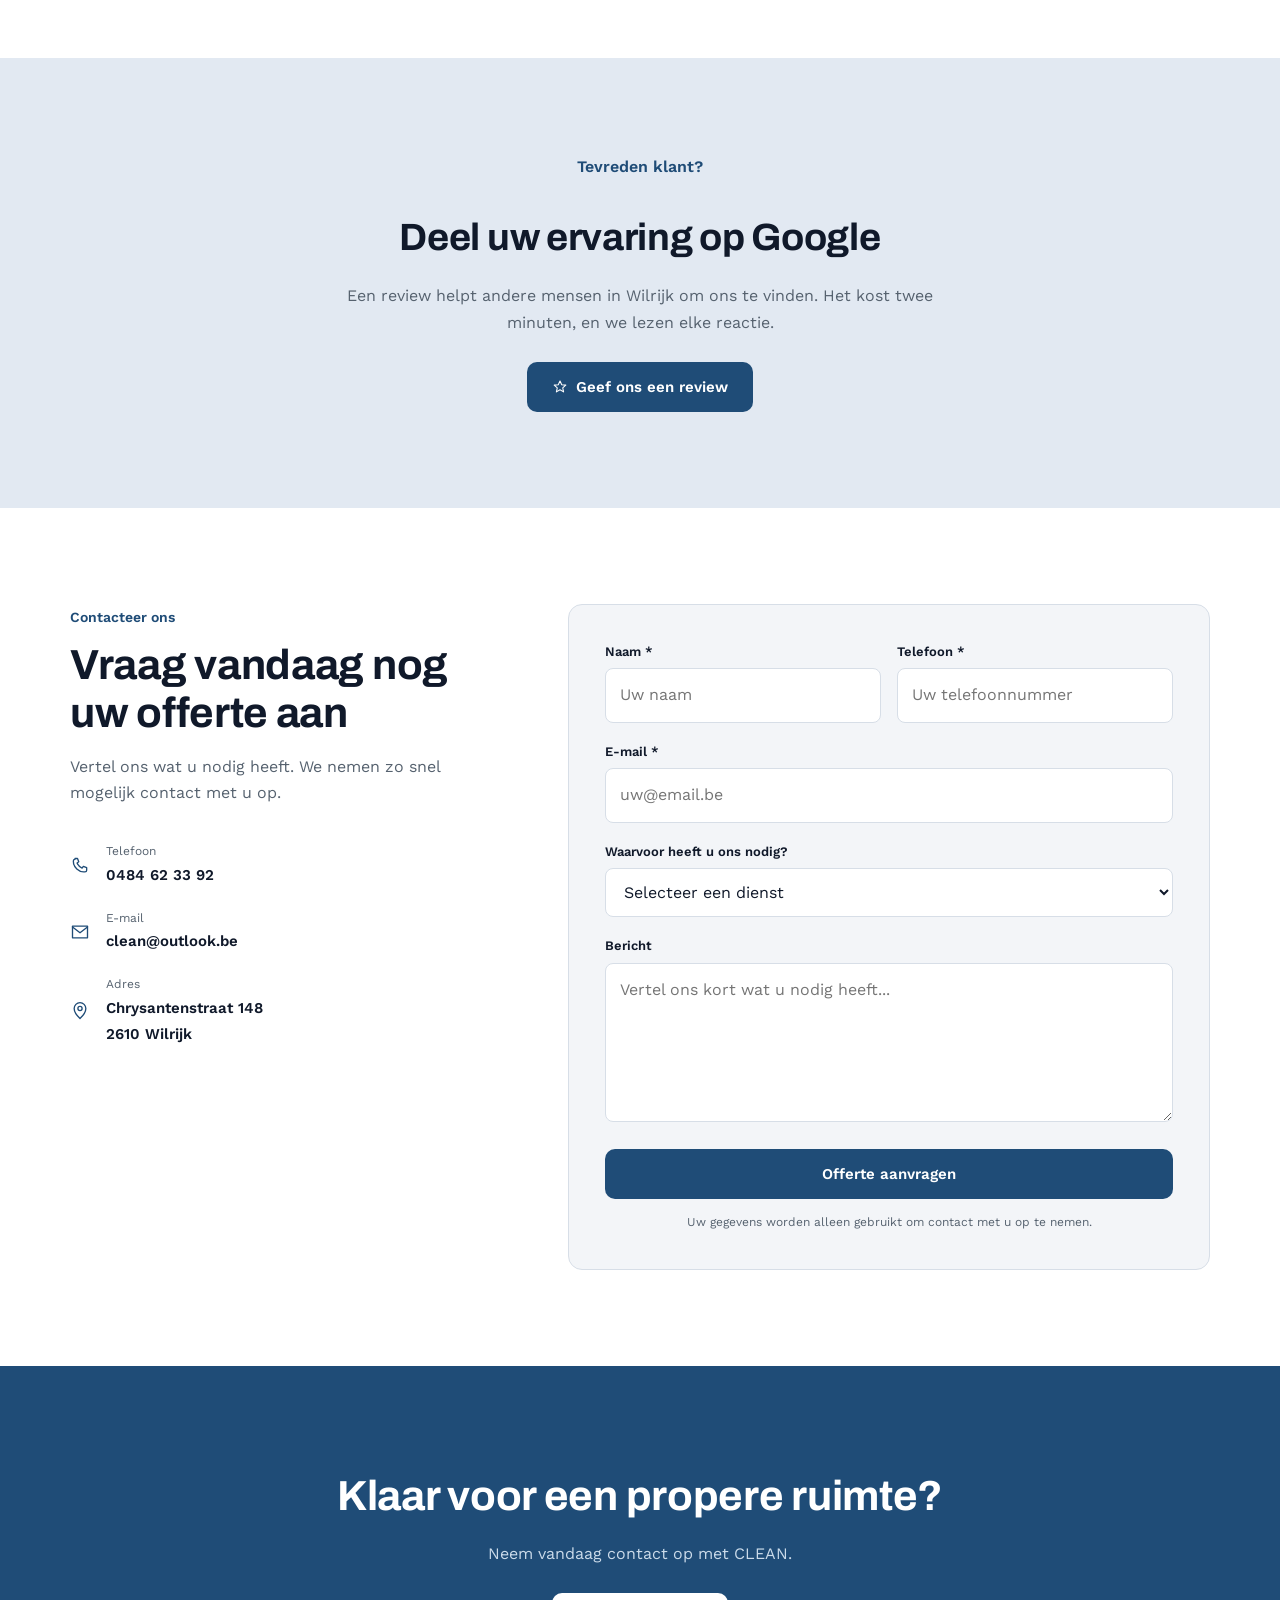
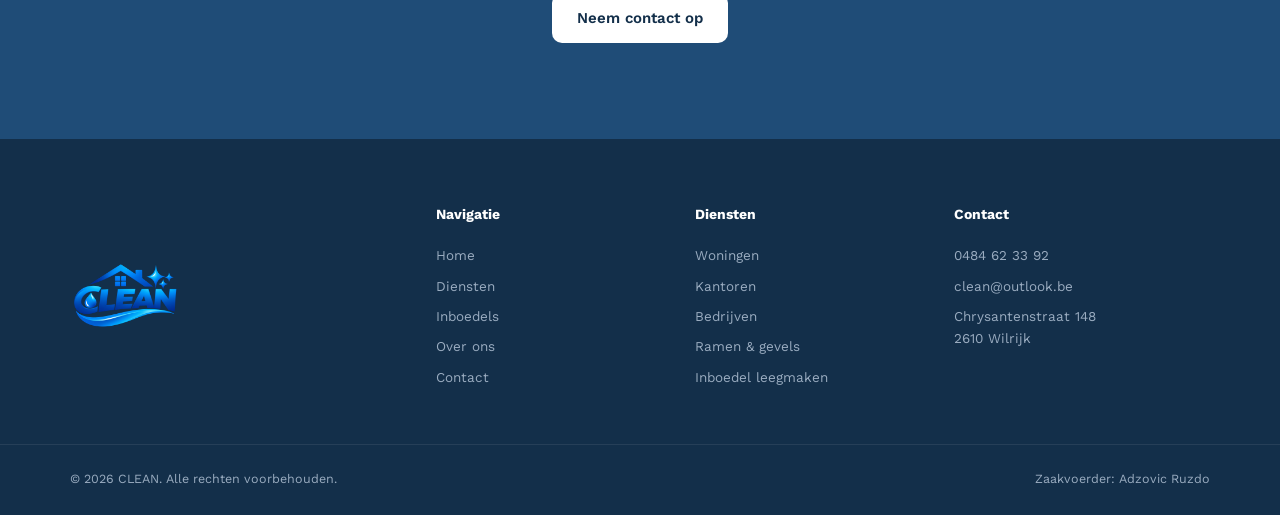
==== commit 38f28677: "4" ====
--- a/index.html
+++ b/index.html
@@ -211,12 +211,14 @@
                     <li><svg viewBox="0 0 24 24" class="icon-check"><path d="M4 12l5 5L20 6"/></svg>Discreet en zonder rompslomp</li>
                 </ul>
 
-                <a href="#offerte" class="button button-primary">Vraag een offerte aan</a>
-
-            </div>
-
-            <div class="clearance-box">
-                <p>Foto's van eerdere ontruimingen volgen binnenkort</p>
+                <a href="html/huisleegmaken.html" class="btn btn-primary">
+                    Meer weten
+                </a>
+
+            </div>
+
+            <div class="clearance-image">
+                <img src="media/salon.jpg" alt="Woning leegmaken door CLEAN">
             </div>
 
         </div>
--- a/css/css.css
+++ b/css/css.css
@@ -663,6 +663,35 @@
     transition: border-color 0.2s;
     resize: vertical;
 }
+.clearance-image {
+    overflow: hidden;
+    border-radius: 18px;
+}
+
+.clearance-image img {
+    width: 100%;
+    height: 100%;
+    display: block;
+    object-fit: cover;
+}
+.clearance-content .btn-primary {
+    display: inline-flex;
+    align-items: center;
+    justify-content: center;
+    padding: 14px 30px;
+    background: #245987;
+    color: white;
+    border-radius: 10px;
+    text-decoration: none;
+    font-weight: 700;
+    margin-top: 25px;
+    transition: 0.2s ease;
+}
+
+.clearance-content .btn-primary:hover {
+    background: #1b466b;
+    transform: translateY(-2px);
+}
 
 .form-group input:focus,
 .form-group select:focus,
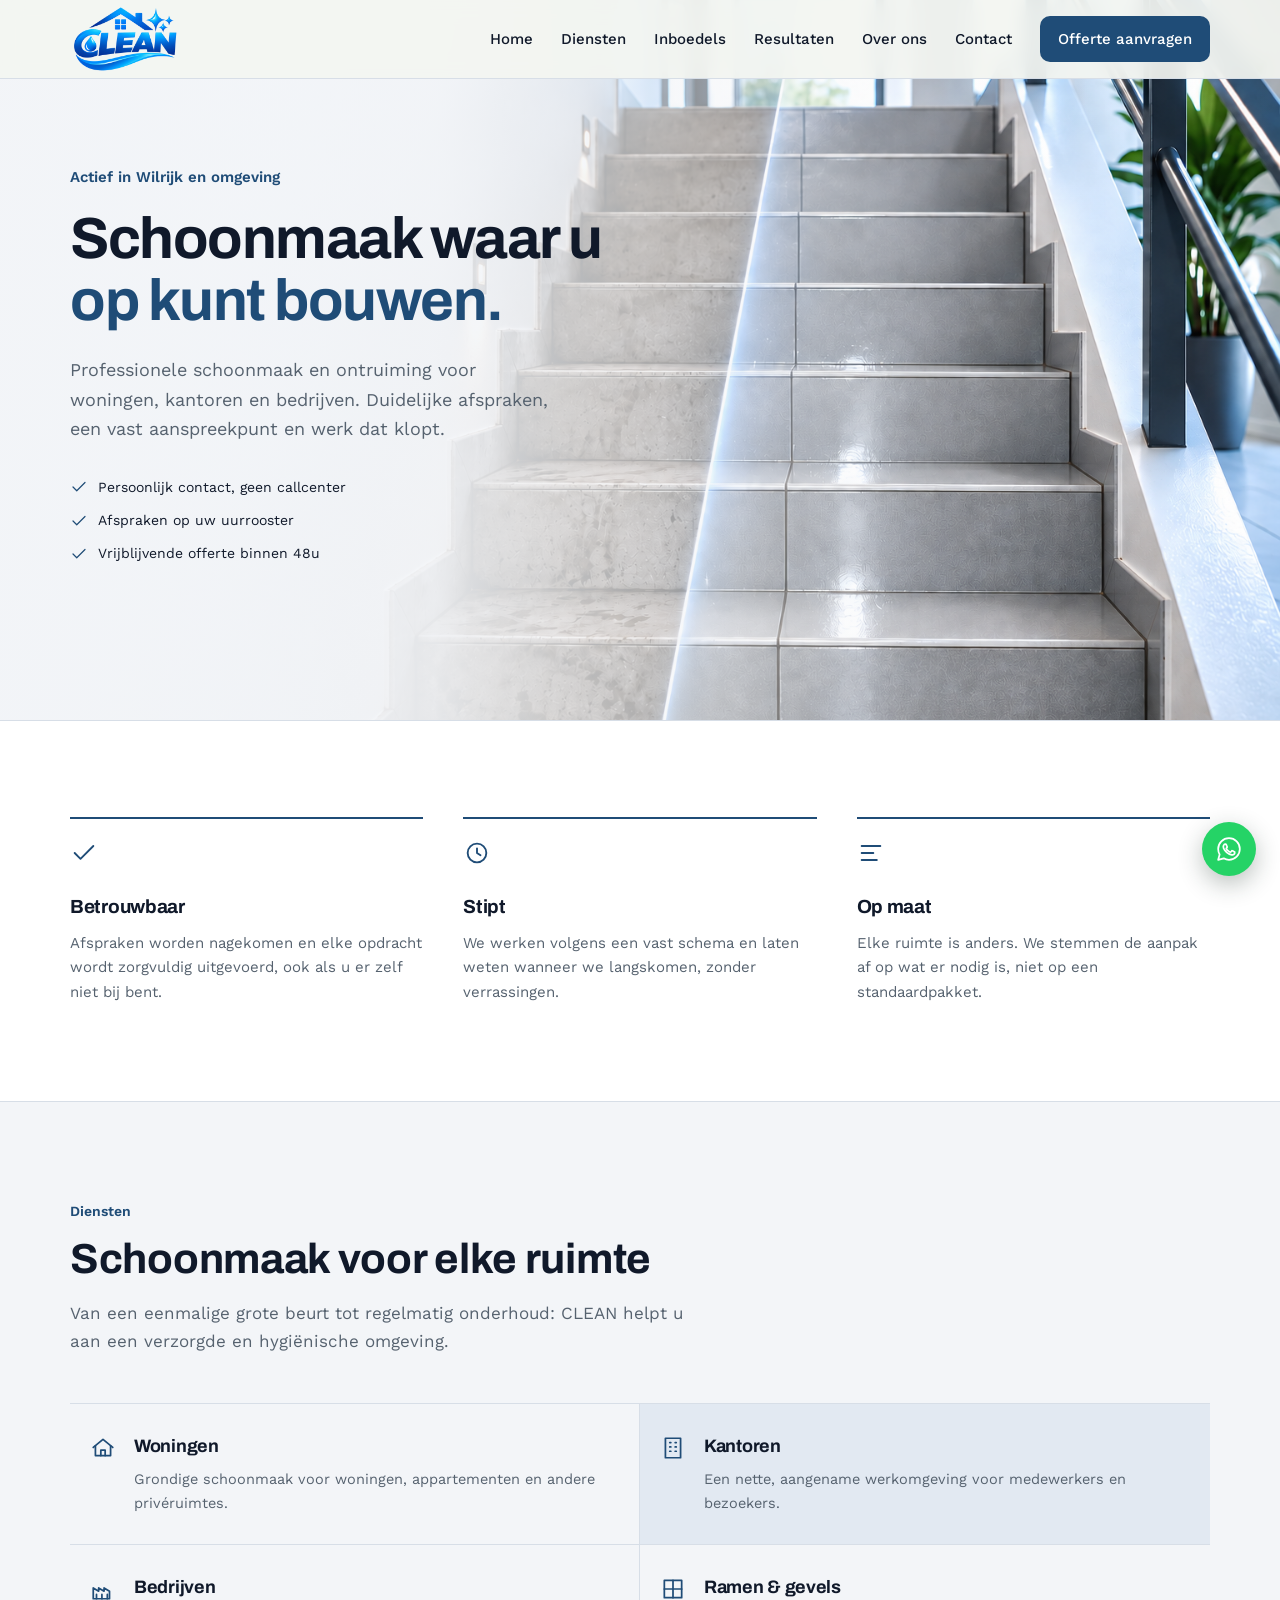
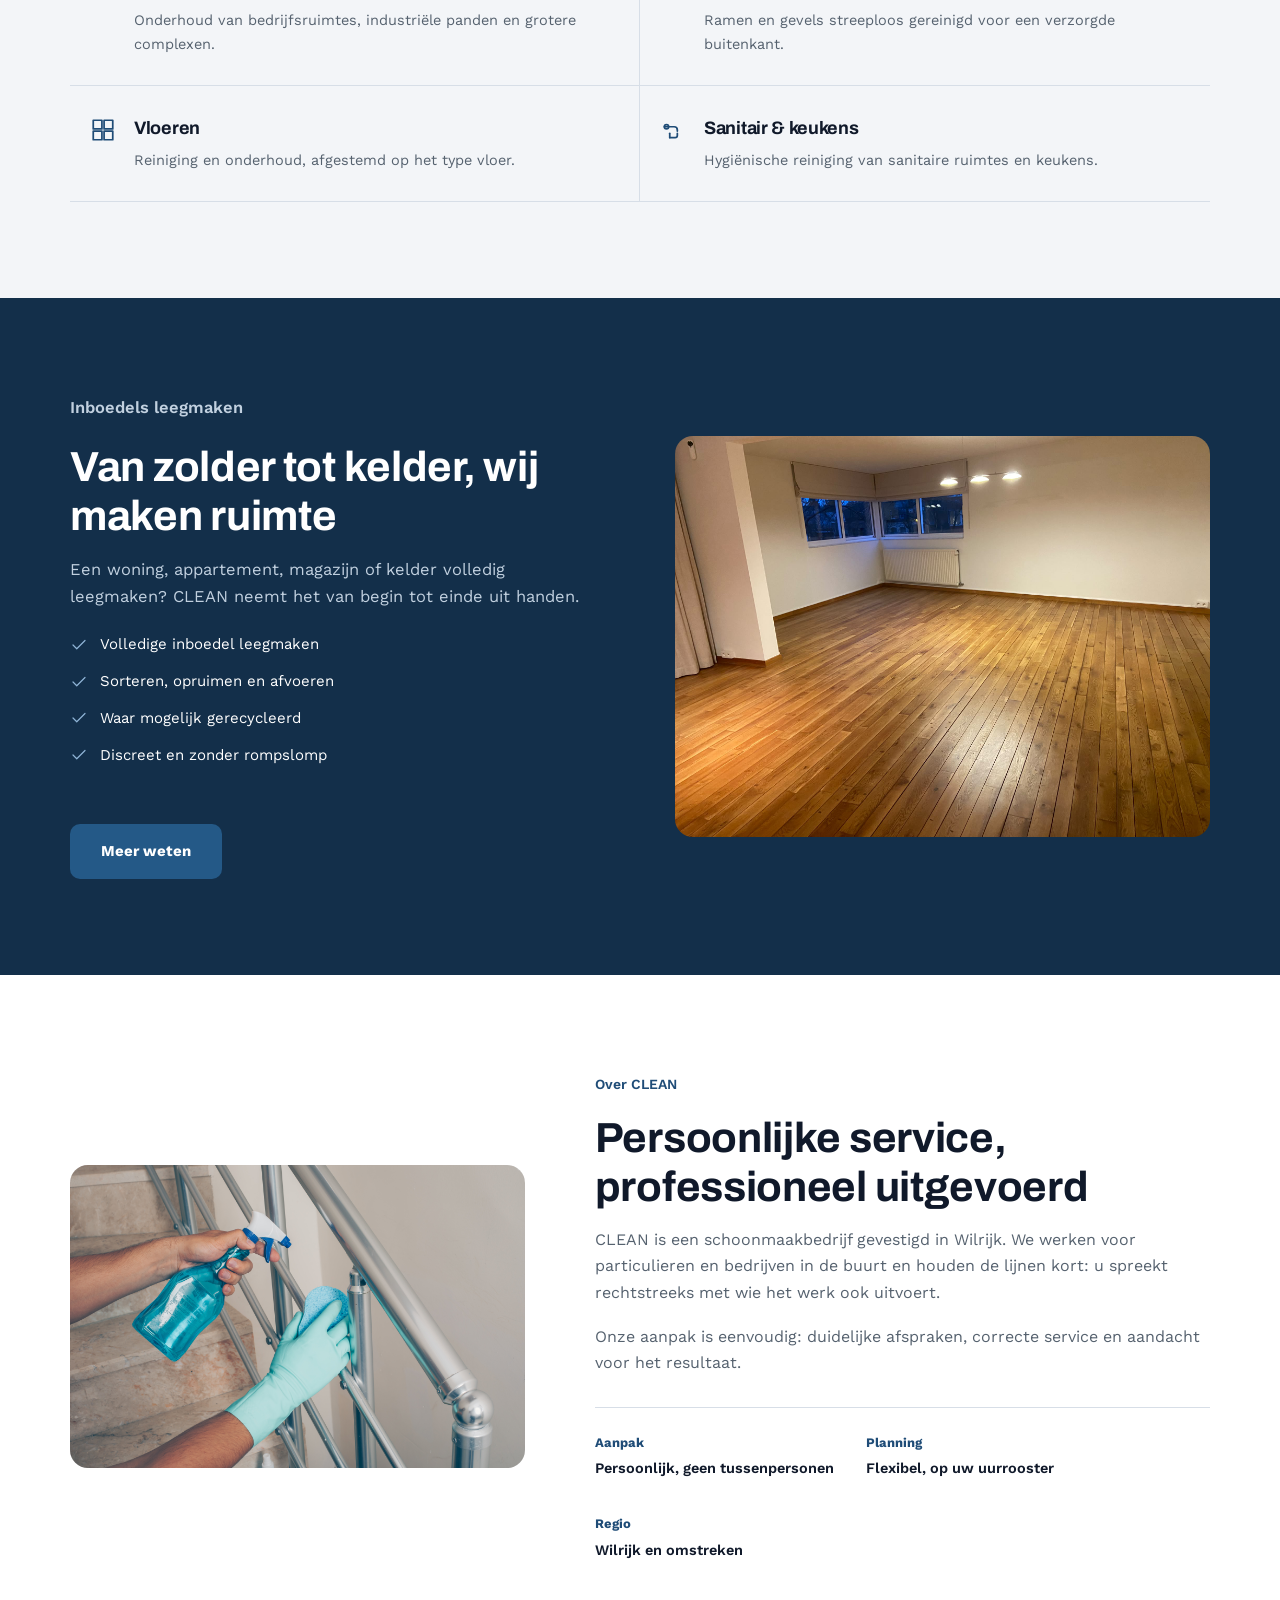
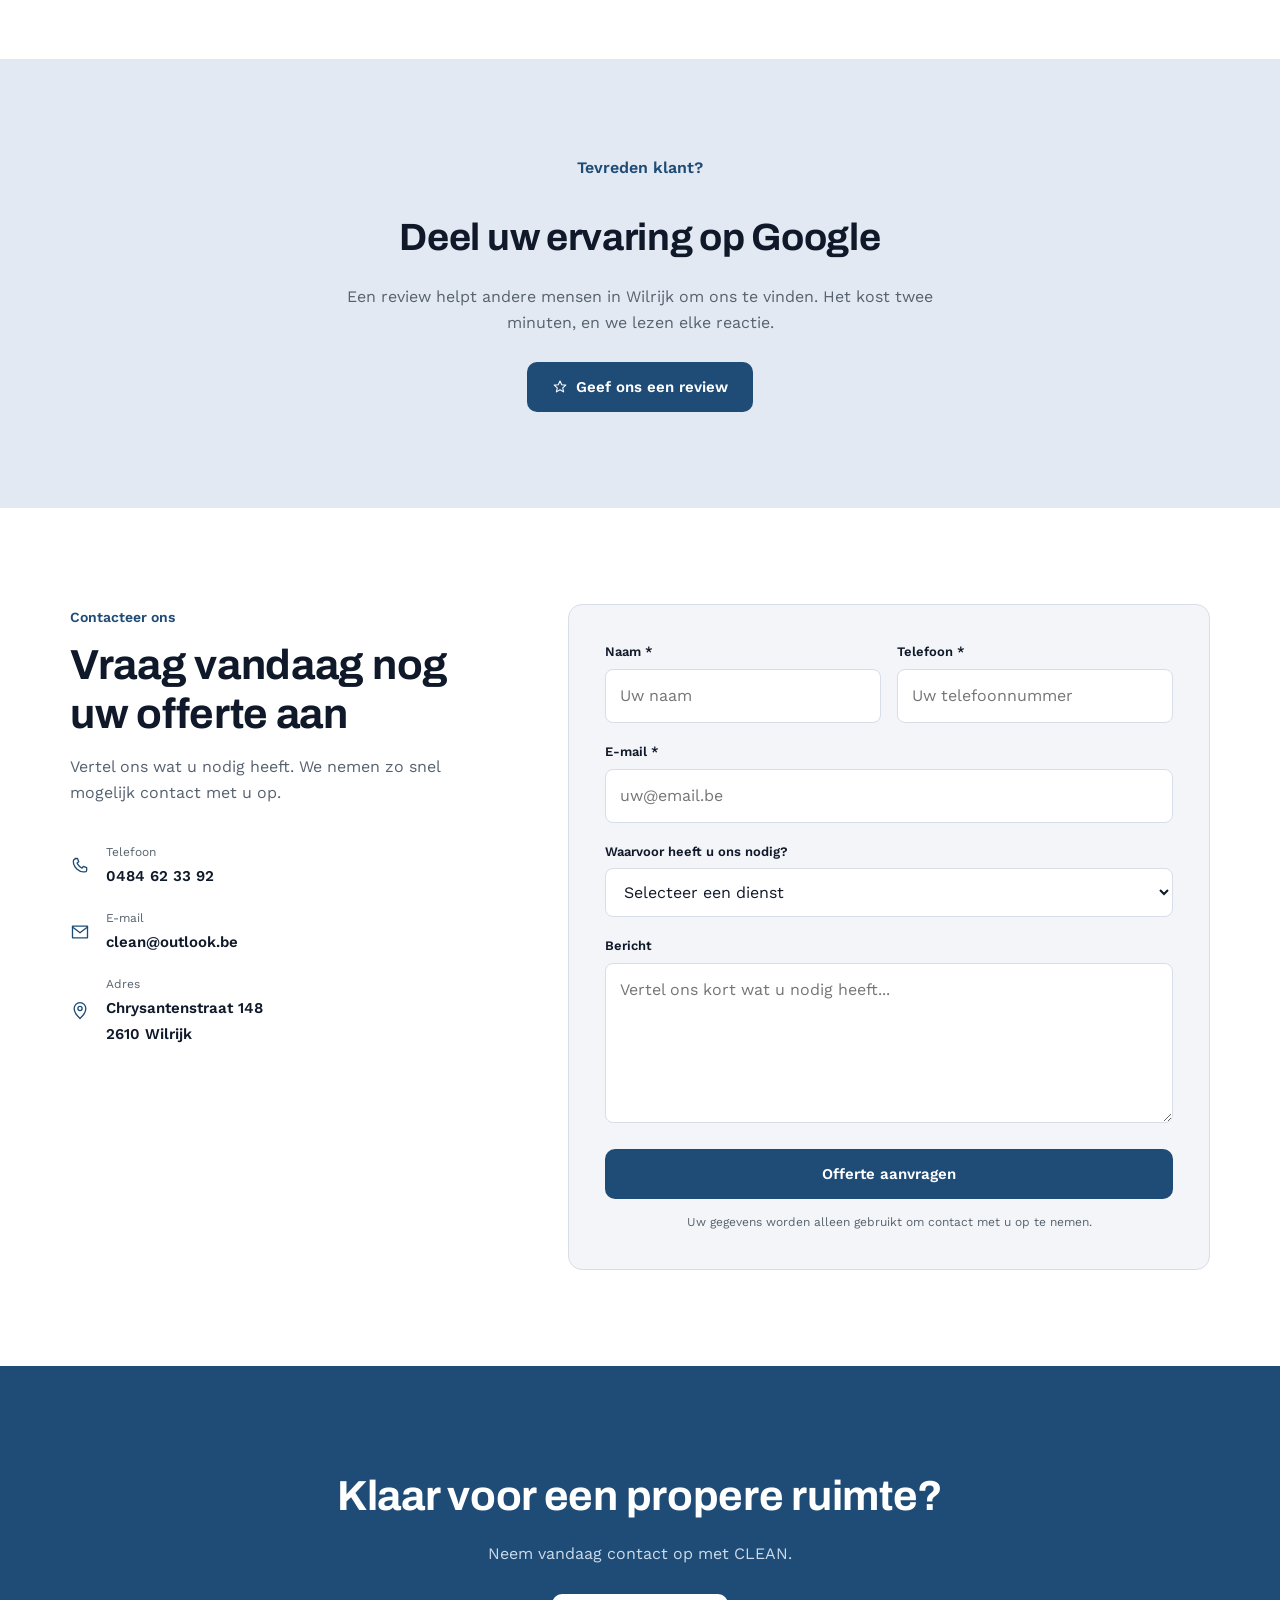
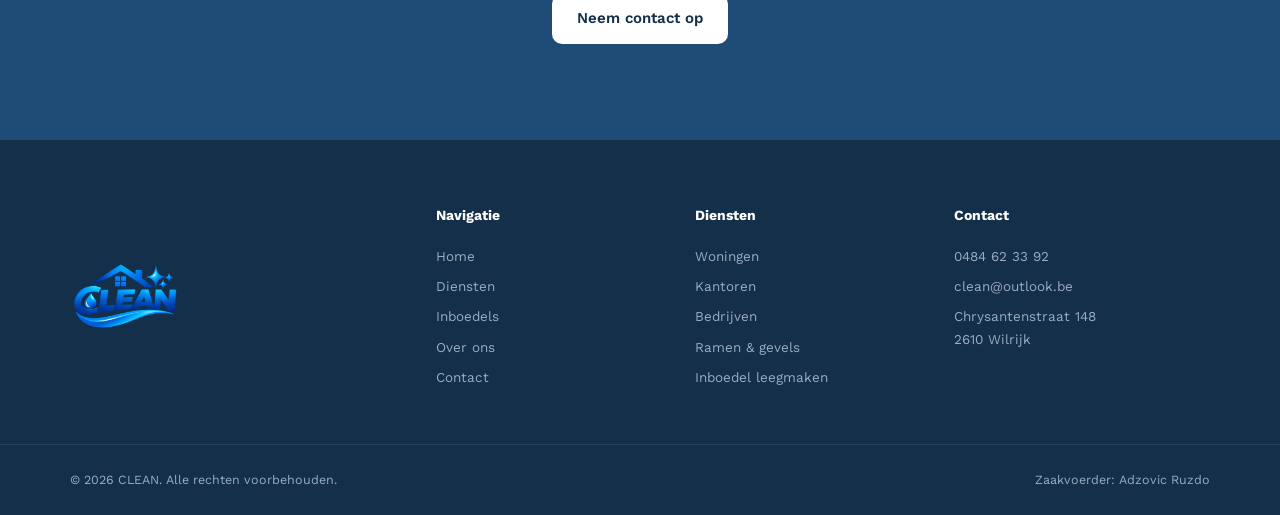
==== commit 8df1a28f: "6" ====
--- a/index.html
+++ b/index.html
@@ -41,7 +41,8 @@
 
             <a href="#home">Home</a>
             <a href="#diensten">Diensten</a>
-            <a href="#ontruiming">Inboedels</a>
+            <a href="html/huisleegmaken.html">Inboedels</a>
+            <a href="html/resultaten.html" aria-current="page">Resultaten</a>
             <a href="#over-ons">Over ons</a>
             <a href="#contact">Contact</a>
 
--- a/css/css.css
+++ b/css/css.css
@@ -830,6 +830,489 @@
 }
 
 
+/* ================= PAGINAKOP (resultaten / ontruiming) ================= */
+
+.page-header {
+    padding-top: 150px;
+    padding-bottom: 50px;
+    background: var(--paper);
+}
+
+.page-header h1 {
+    font-size: clamp(34px, 5vw, 50px);
+    letter-spacing: -1px;
+    margin-bottom: 14px;
+}
+
+.page-header-lead {
+    max-width: 560px;
+    font-size: 17px;
+}
+
+
+/* ================= VOOR & NA SHOWCASE ================= */
+
+.showcase {
+    background: var(--paper);
+    padding-top: 10px;
+    padding-bottom: 60px;
+}
+
+.showcase-photo {
+    position: relative;
+    border-radius: 14px;
+    overflow: hidden;
+    line-height: 0;
+}
+
+.showcase-photo img {
+    width: 100%;
+    display: block;
+    max-height: 560px;
+    object-fit: cover;
+}
+
+.showcase-tag {
+    position: absolute;
+    top: 20px;
+    font-size: 13px;
+    font-weight: 700;
+    color: white;
+    padding: 6px 14px;
+    border-radius: 20px;
+    background: rgba(19, 47, 74, 0.75);
+    backdrop-filter: blur(4px);
+}
+
+.showcase-tag--before {
+    left: 20px;
+}
+
+.showcase-tag--after {
+    right: 20px;
+}
+
+.showcase-caption {
+    margin-top: 16px;
+    font-size: 14.5px;
+    color: var(--muted);
+    text-align: center;
+}
+
+
+/* ================= FOTOGALERIJ ================= */
+
+.gallery {
+    background: white;
+    padding-top: 60px;
+}
+
+.gallery-grid {
+    display: grid;
+    grid-template-columns: repeat(3, 1fr);
+    gap: 26px;
+}
+
+.gallery-item {
+    display: flex;
+    flex-direction: column;
+    gap: 10px;
+}
+
+.gallery-photo {
+    aspect-ratio: 4 / 3;
+    border-radius: 12px;
+    background:
+            repeating-linear-gradient(135deg, var(--pine-tint) 0 14px, var(--paper) 14px 28px);
+    border: 1px solid var(--line);
+    display: grid;
+    place-items: center;
+}
+
+.gallery-photo p {
+    background: white;
+    padding: 6px 12px;
+    border-radius: 6px;
+    font-size: 13px;
+    color: var(--muted);
+    border: 1px solid var(--line);
+}
+
+.gallery-item figcaption {
+    font-size: 14px;
+    color: var(--ink);
+    font-weight: 500;
+}
+
+.gallery-note {
+    margin-top: 32px;
+    font-size: 13.5px;
+    color: var(--muted);
+}
+
+
+/* ================= ANDER BEDRIJF (partner) ================= */
+
+.partner {
+    background: var(--pine-deep);
+    color: white;
+    margin-top: 20px;
+}
+
+.partner-inner {
+    display: flex;
+    align-items: center;
+    justify-content: space-between;
+    gap: 40px;
+    flex-wrap: wrap;
+}
+
+.partner h2 {
+    color: white;
+    font-size: clamp(24px, 3.5vw, 32px);
+    margin-bottom: 10px;
+}
+
+.partner p {
+    max-width: 480px;
+    color: #C1D0DF;
+}
+
+
+/* ================= HUIS LEEGMAKEN PAGINA ================= */
+
+.house-hero {
+    background: var(--pine-deep);
+    padding-top: 150px;
+    padding-bottom: 80px;
+}
+
+.house-hero .kicker {
+    color: #8FB4D6;
+}
+
+.house-hero h1 {
+    color: white;
+    font-size: clamp(34px, 5vw, 52px);
+    line-height: 1.12;
+    letter-spacing: -1px;
+    margin-bottom: 20px;
+    max-width: 700px;
+}
+
+.house-hero h1 span {
+    color: #BFD6EC;
+}
+
+.house-hero-text {
+    max-width: 560px;
+    font-size: 17px;
+    margin-bottom: 32px;
+    color: #C1D0DF;
+}
+
+.house-hero-buttons {
+    display: flex;
+    gap: 14px;
+    flex-wrap: wrap;
+}
+
+.btn {
+    display: inline-flex;
+    align-items: center;
+    justify-content: center;
+    min-height: 50px;
+    padding: 0 24px;
+    border-radius: var(--radius);
+    font-weight: 600;
+    font-size: 15px;
+    border: 1px solid transparent;
+    transition: background 0.2s ease, border-color 0.2s ease, color 0.2s ease;
+}
+
+.btn-primary {
+    background: #25D366;
+    color: white;
+}
+
+.btn-primary:hover {
+    background: #1DA851;
+}
+
+.btn-secondary {
+    background: transparent;
+    color: white;
+    border-color: rgba(255, 255, 255, 0.35);
+}
+
+.btn-secondary:hover {
+    border-color: white;
+    background: rgba(255, 255, 255, 0.08);
+}
+
+.btn-white {
+    background: white;
+    color: var(--pine-deep);
+}
+
+.btn-white:hover {
+    background: var(--pine-tint);
+}
+
+.btn-outline-white {
+    background: transparent;
+    color: white;
+    border-color: rgba(255, 255, 255, 0.4);
+}
+
+.btn-outline-white:hover {
+    border-color: white;
+    background: rgba(255, 255, 255, 0.08);
+}
+
+
+/* ---- Over Ruzdo ---- */
+
+.about-owner {
+    background: white;
+}
+
+.owner-grid {
+    display: grid;
+    grid-template-columns: 0.8fr 1.2fr;
+    gap: 70px;
+    align-items: center;
+}
+
+.owner-photo {
+    border-radius: 14px;
+    overflow: hidden;
+    aspect-ratio: 4 / 5;
+}
+
+.owner-photo img {
+    width: 100%;
+    height: 100%;
+    object-fit: cover;
+    display: block;
+}
+
+.owner-content h2 {
+    font-size: clamp(26px, 3.6vw, 36px);
+    line-height: 1.25;
+    margin-bottom: 18px;
+}
+
+.owner-content p {
+    margin-bottom: 16px;
+}
+
+.owner-highlight {
+    display: flex;
+    gap: 30px;
+    flex-wrap: wrap;
+    margin-top: 26px;
+    padding-top: 22px;
+    border-top: 1px solid var(--line);
+}
+
+.owner-highlight div {
+    display: flex;
+    flex-direction: column;
+    gap: 4px;
+}
+
+.owner-highlight strong {
+    color: var(--pine);
+    font-size: 13px;
+}
+
+.owner-highlight span {
+    color: var(--ink);
+    font-weight: 600;
+    font-size: 14.5px;
+}
+
+
+/* ---- Wat ik doe ---- */
+
+.house-service {
+    background: var(--paper);
+}
+
+.section-heading.centered {
+    text-align: center;
+    margin-left: auto;
+    margin-right: auto;
+}
+
+.service-cards {
+    display: grid;
+    grid-template-columns: repeat(4, 1fr);
+    gap: 22px;
+}
+
+.service-card {
+    background: white;
+    border: 1px solid var(--line);
+    border-radius: 12px;
+    padding: 26px 22px;
+}
+
+.service-number {
+    font-family: "Archivo", sans-serif;
+    color: var(--pine);
+    font-weight: 800;
+    font-size: 14px;
+    margin-bottom: 14px;
+}
+
+.service-card h3 {
+    font-size: 17px;
+    margin-bottom: 8px;
+}
+
+.service-card p {
+    font-size: 14px;
+}
+
+
+/* ---- Fotogalerij (geen onderschriften) ---- */
+
+.work-gallery {
+    background: white;
+}
+
+.work-gallery-grid {
+    display: grid;
+    grid-template-columns: repeat(4, 1fr);
+    grid-auto-rows: 190px;
+    gap: 14px;
+}
+
+.work-photo {
+    border-radius: 10px;
+    overflow: hidden;
+    background: var(--paper-alt);
+}
+
+.work-photo--tall {
+    grid-row: span 2;
+}
+
+.work-photo img {
+    width: 100%;
+    height: 100%;
+    object-fit: cover;
+    display: block;
+    transition: transform 0.35s ease;
+}
+
+.work-photo:hover img {
+    transform: scale(1.05);
+}
+
+
+/* ---- CTA ---- */
+
+.house-cta {
+    text-align: center;
+    background: var(--pine);
+    color: white;
+    padding-top: 90px;
+    padding-bottom: 90px;
+}
+
+.house-cta h2 {
+    color: white;
+    font-size: clamp(28px, 4vw, 40px);
+    margin: 8px 0 14px;
+}
+
+.house-cta p {
+    color: #CBDBEA;
+    max-width: 520px;
+    margin: 0 auto 30px;
+}
+
+.house-cta .house-hero-buttons {
+    justify-content: center;
+}
+.btn-house-info {
+    display: inline-flex;
+    align-items: center;
+    justify-content: center;
+
+    min-height: 56px;
+    padding: 0 32px;
+
+    background: #C58B3A;
+    color: white;
+
+    border: 1px solid #C58B3A;
+    border-radius: var(--radius);
+
+    font-weight: 600;
+    font-size: 17px;
+
+    text-decoration: none;
+
+    transition: all 0.2s ease;
+}
+
+.btn-house-info:hover {
+    background: #A96F27;
+    border-color: #A96F27;
+    color: white;
+
+    transform: translateY(-2px);
+    box-shadow: 0 6px 18px rgba(197, 139, 58, 0.25);
+}
+/* =========================
+   GALLERY FOTO'S
+========================= */
+
+.gallery-grid {
+    display: grid;
+    grid-template-columns: repeat(2, 1fr);
+    gap: 24px;
+    margin-top: 40px;
+}
+
+.gallery-item {
+    margin: 0;
+    overflow: hidden;
+    border-radius: 16px;
+    background: #f1f3f5;
+    aspect-ratio: 4 / 3;
+    box-shadow: 0 8px 24px rgba(0, 0, 0, 0.08);
+}
+
+.gallery-item img {
+    width: 100%;
+    height: 100%;
+    display: block;
+    object-fit: cover;
+    transition: transform 0.35s ease;
+}
+
+/* Klein zoom-effect wanneer je erover gaat */
+.gallery-item:hover img {
+    transform: scale(1.04);
+}
+
+/* Mobiel */
+@media (max-width: 700px) {
+    .gallery-grid {
+        grid-template-columns: 1fr;
+        gap: 18px;
+    }
+
+    .gallery-item {
+        aspect-ratio: 4 / 3;
+    }
+}
+
 /* ================= RESPONSIVE ================= */
 
 @media (max-width: 900px) {
@@ -900,6 +1383,34 @@
     .footer-grid {
         grid-template-columns: 1fr 1fr;
     }
+
+    .gallery-grid {
+        grid-template-columns: 1fr 1fr;
+    }
+
+    .partner-inner {
+        flex-direction: column;
+        align-items: flex-start;
+    }
+
+    .owner-grid {
+        grid-template-columns: 1fr;
+        gap: 40px;
+    }
+
+    .owner-photo {
+        max-width: 360px;
+        margin: 0 auto;
+    }
+
+    .service-cards {
+        grid-template-columns: 1fr 1fr;
+    }
+
+    .work-gallery-grid {
+        grid-template-columns: repeat(3, 1fr);
+        grid-auto-rows: 160px;
+    }
 }
 
 
@@ -954,4 +1465,22 @@
         right: 18px;
         bottom: 18px;
     }
+
+
+    .gallery-grid {
+        grid-template-columns: 1fr;
+    }
+
+    .house-hero {
+        padding-top: 120px;
+    }
+
+    .service-cards {
+        grid-template-columns: 1fr;
+    }
+
+    .work-gallery-grid {
+        grid-template-columns: repeat(2, 1fr);
+        grid-auto-rows: 150px;
+    }
 }
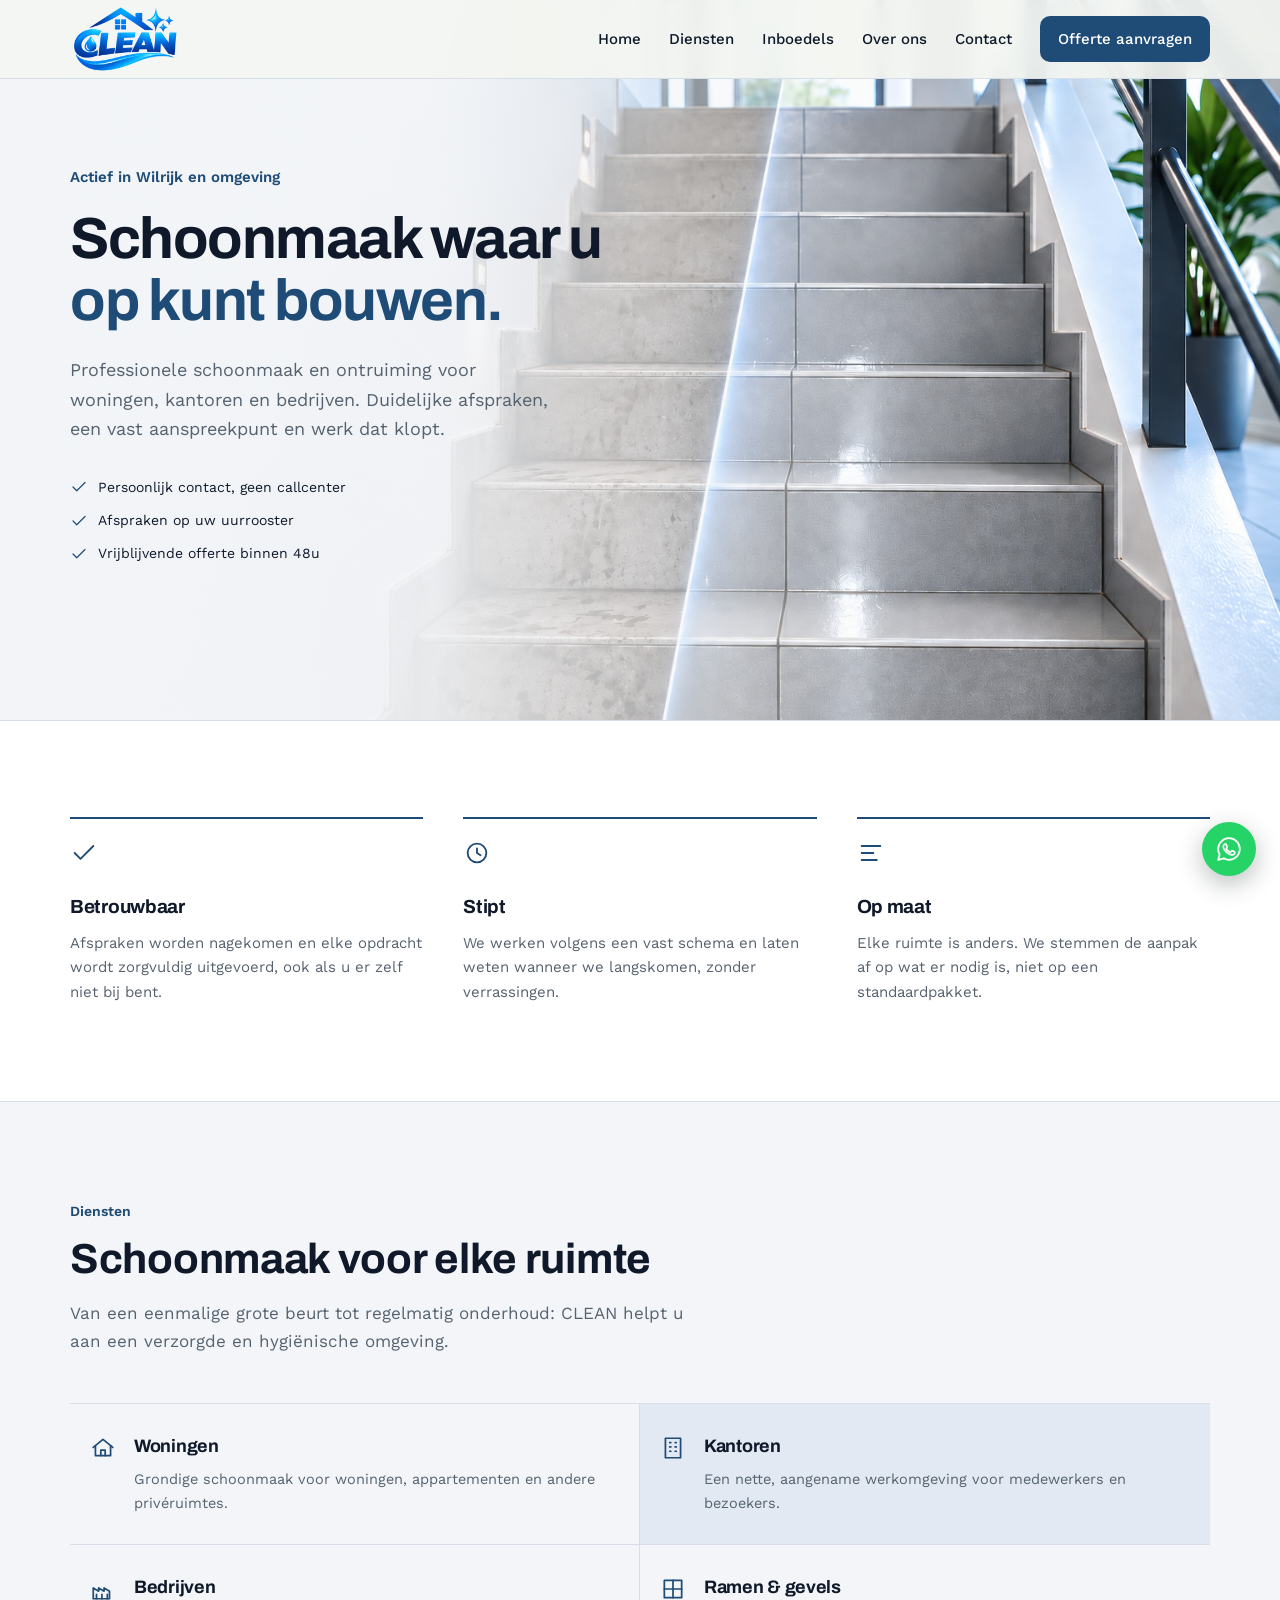
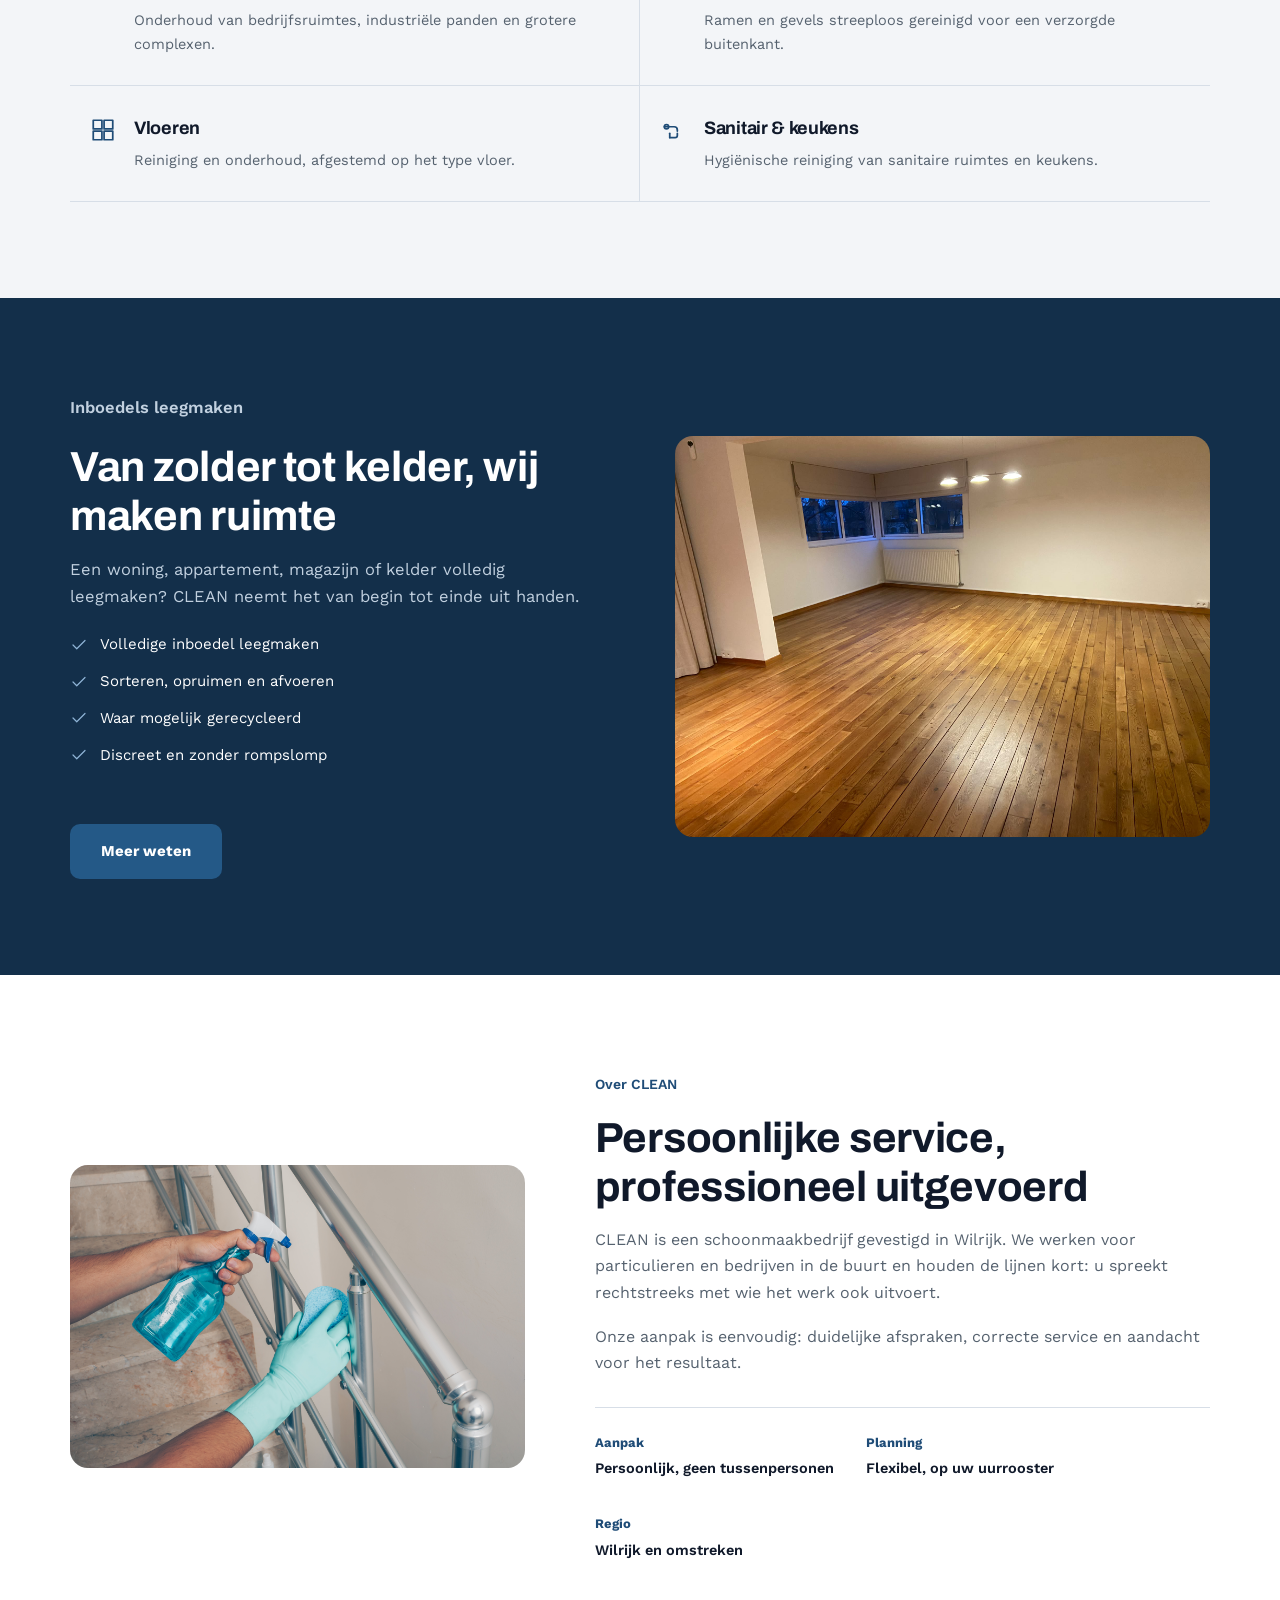
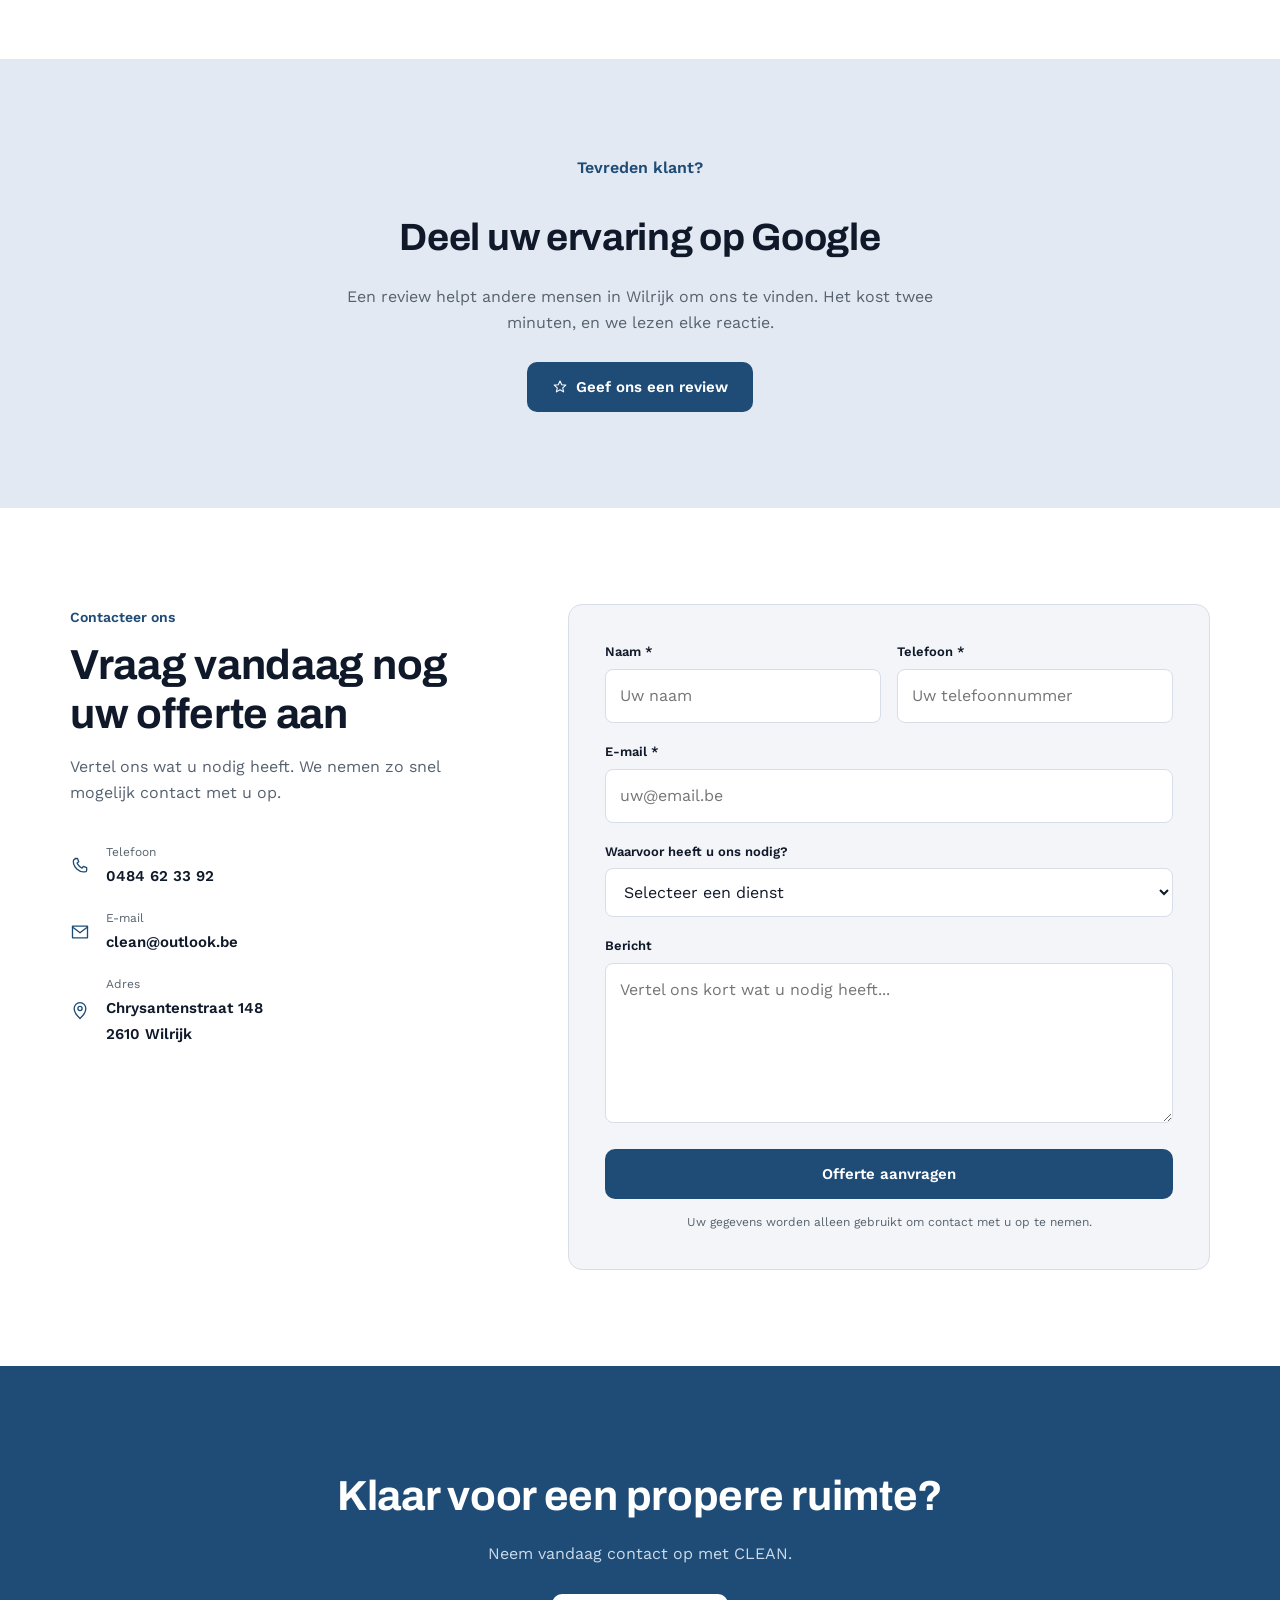
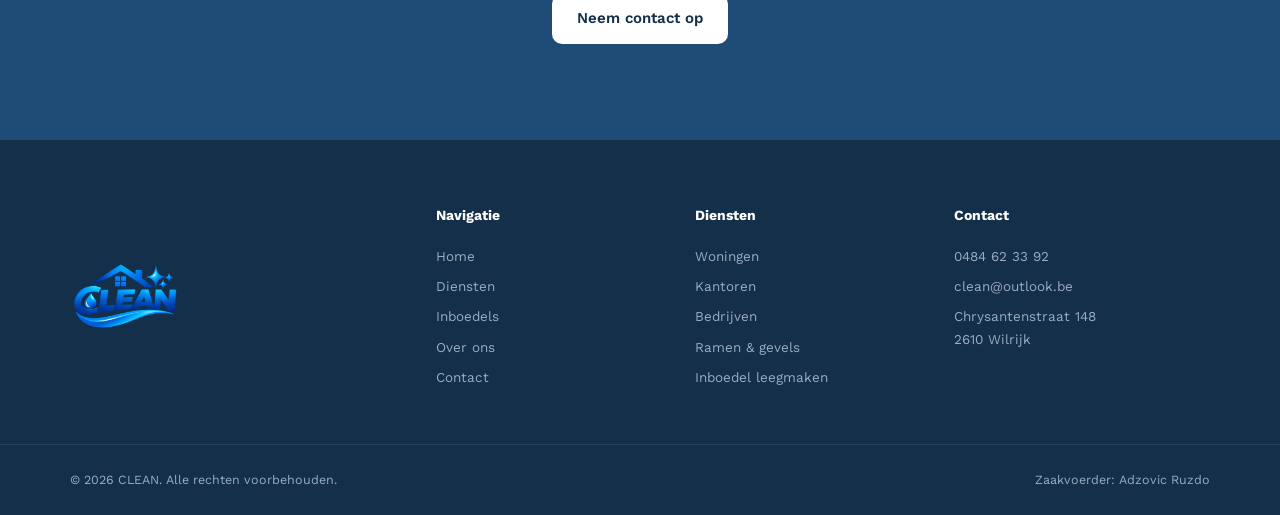
==== commit 6523266c: "10" ====
--- a/index.html
+++ b/index.html
@@ -42,7 +42,7 @@
             <a href="#home">Home</a>
             <a href="#diensten">Diensten</a>
             <a href="html/huisleegmaken.html">Inboedels</a>
-            <a href="html/resultaten.html" aria-current="page">Resultaten</a>
+            <!--<a href="html/resultaten.html" aria-current="page">Resultaten</a>-->
             <a href="#over-ons">Over ons</a>
             <a href="#contact">Contact</a>
 
--- a/css/css.css
+++ b/css/css.css
@@ -796,6 +796,343 @@
     gap: 20px;
     font-size: 12.5px;
 }
+/* =========================================
+   HUIS LEEGMAKEN HERO
+========================================= */
+
+.house-hero {
+    background: #ffffff;
+    padding: 80px 0;
+    overflow: hidden;
+}
+
+
+/* =========================================
+   HERO LAYOUT
+   TEKST LINKS - SLIDER RECHTS
+========================================= */
+
+.house-hero-container {
+    display: grid;
+    grid-template-columns: 0.85fr 1.15fr;
+    align-items: center;
+    gap: 60px;
+
+    max-width: 1140px;
+    margin: 0 auto;
+}
+
+
+/* =========================================
+   TEKST LINKS
+========================================= */
+
+.house-hero-content {
+    max-width: 600px;
+}
+
+.house-hero .kicker {
+    color: #1F6FAE;
+
+    font-size: 17px;
+    font-weight: 700;
+
+    margin: 0 0 18px;
+}
+
+.house-hero h1 {
+    margin: -20px 0 28px;
+
+    color: #1F6FAE;
+
+    font-size: clamp(44px, 5vw, 64px);
+    line-height: 1.06;
+
+    font-weight: 800;
+    letter-spacing: -2px;
+}
+
+.house-hero h1 span {
+    display: block;
+    color: #285b89;
+}
+
+.house-hero-text {
+    max-width: 560px;
+
+    margin: 0 0 35px;
+
+    color: #52677a;
+
+    font-size: 18px;
+    line-height: 1.75;
+}
+
+
+/* =========================================
+   VOOR / NA SLIDER RECHTS
+========================================= */
+
+.before-after {
+    position: relative;
+
+    width: 100%;
+    height: 500px;
+
+    overflow: hidden;
+
+    border-radius: 22px;
+
+    cursor: ew-resize;
+
+    box-shadow:
+            0 20px 50px rgba(16, 37, 59, 0.16);
+}
+
+
+/* =========================================
+   NA FOTO
+========================================= */
+
+.after-image {
+    position: absolute;
+
+    inset: 0;
+
+    width: 100%;
+    height: 100%;
+
+    object-fit: cover;
+}
+
+
+/* =========================================
+   VOOR FOTO
+   FOTO BLIJFT OP DEZELFDE GROOTTE
+========================================= */
+
+.before-image-wrapper {
+    position: absolute;
+
+    inset: 0;
+
+    width: 100%;
+    height: 100%;
+
+    overflow: hidden;
+
+    z-index: 2;
+
+    clip-path: inset(0 50% 0 0);
+}
+
+.before-image-wrapper img {
+    position: absolute;
+
+    inset: 0;
+
+    width: 100%;
+    height: 100%;
+
+    object-fit: cover;
+
+    max-width: none;
+}
+
+
+/* =========================================
+   MIDDENLIJN
+========================================= */
+
+.slider-line {
+    position: absolute;
+
+    top: 0;
+    bottom: 0;
+
+    left: 50%;
+
+    width: 3px;
+
+    background: #ffffff;
+
+    z-index: 4;
+
+    transform: translateX(-50%);
+
+    box-shadow:
+            0 0 8px rgba(0, 0, 0, 0.25);
+
+    pointer-events: none;
+}
+
+
+/* =========================================
+   VOOR / NA LABELS
+========================================= */
+
+.before-label,
+.after-label {
+    position: absolute;
+
+    bottom: 18px;
+
+    padding: 9px 16px;
+
+    background: #ffffff;
+    color: #173c61;
+
+    border-radius: 999px;
+
+    font-size: 14px;
+    font-weight: 700;
+
+    z-index: 5;
+
+    box-shadow:
+            0 3px 12px rgba(0, 0, 0, 0.15);
+
+    pointer-events: none;
+}
+
+.before-label {
+    left: 18px;
+}
+
+.after-label {
+    right: 18px;
+}
+
+
+/* =========================================
+   MEER INFORMATIE KNOP
+========================================= */
+
+.house-hero-buttons {
+    display: flex;
+    gap: 14px;
+    flex-wrap: wrap;
+}
+
+.btn-house-info {
+    display: inline-flex;
+
+    align-items: center;
+    justify-content: center;
+
+    min-height: 56px;
+
+    padding: 0 32px;
+
+    background: #c98d36;
+    color: #ffffff;
+
+    border: 1px solid #c98d36;
+
+    border-radius: 10px;
+
+    font-size: 16px;
+    font-weight: 700;
+
+    text-decoration: none;
+
+    transition: all 0.25s ease;
+}
+
+.btn-house-info:hover {
+    background: #aa7227;
+
+    border-color: #aa7227;
+
+    color: #ffffff;
+
+    transform: translateY(-2px);
+
+    box-shadow:
+            0 8px 20px rgba(170, 114, 39, 0.25);
+}
+
+
+/* =========================================
+   MOBIEL
+========================================= */
+
+@media (max-width: 850px) {
+
+    .house-hero {
+        padding: 60px 0;
+    }
+
+    .house-hero-container {
+        grid-template-columns: 1fr;
+
+        gap: 45px;
+
+        width: min(100% - 40px, 700px);
+    }
+
+    .house-hero-content {
+        max-width: 100%;
+    }
+
+    .house-hero h1 {
+        font-size: 46px;
+        line-height: 1.08;
+        letter-spacing: -1px;
+    }
+
+    .house-hero-text {
+        font-size: 17px;
+        line-height: 1.7;
+    }
+
+    .before-after {
+        height: 420px;
+    }
+
+    .btn-house-info {
+        width: 100%;
+        min-height: 56px;
+    }
+}
+
+
+/* =========================================
+   KLEINE TELEFOONS
+========================================= */
+
+@media (max-width: 500px) {
+
+    .house-hero {
+        padding: 45px 0;
+    }
+
+    .house-hero h1 {
+        font-size: 40px;
+    }
+
+    .before-after {
+        height: 350px;
+        border-radius: 18px;
+    }
+
+    .before-label,
+    .after-label {
+        bottom: 12px;
+
+        padding: 8px 13px;
+
+        font-size: 13px;
+    }
+
+    .before-label {
+        left: 12px;
+    }
+
+    .after-label {
+        right: 12px;
+    }
+}
 
 
 /* ================= FLOATING BUTTONS ================= */
@@ -982,7 +1319,7 @@
 /* ================= HUIS LEEGMAKEN PAGINA ================= */
 
 .house-hero {
-    background: var(--pine-deep);
+    background: #ffffff;
     padding-top: 150px;
     padding-bottom: 80px;
 }
@@ -992,7 +1329,7 @@
 }
 
 .house-hero h1 {
-    color: white;
+    color: #142B46;
     font-size: clamp(34px, 5vw, 52px);
     line-height: 1.12;
     letter-spacing: -1px;
@@ -1008,7 +1345,7 @@
     max-width: 560px;
     font-size: 17px;
     margin-bottom: 32px;
-    color: #C1D0DF;
+    color: #000000;
 }
 
 .house-hero-buttons {
@@ -1134,6 +1471,7 @@
 }
 
 
+
 /* ---- Wat ik doe ---- */
 
 .house-service {
@@ -1321,8 +1659,15 @@
         padding: 70px 0;
     }
 
+
     .menu-toggle {
         display: flex;
+    }
+    .menu-toggle .bar {
+        width: 40px;
+        height: 3px;
+        background: #000000 !important;
+        display: block;
     }
 
     .nav {
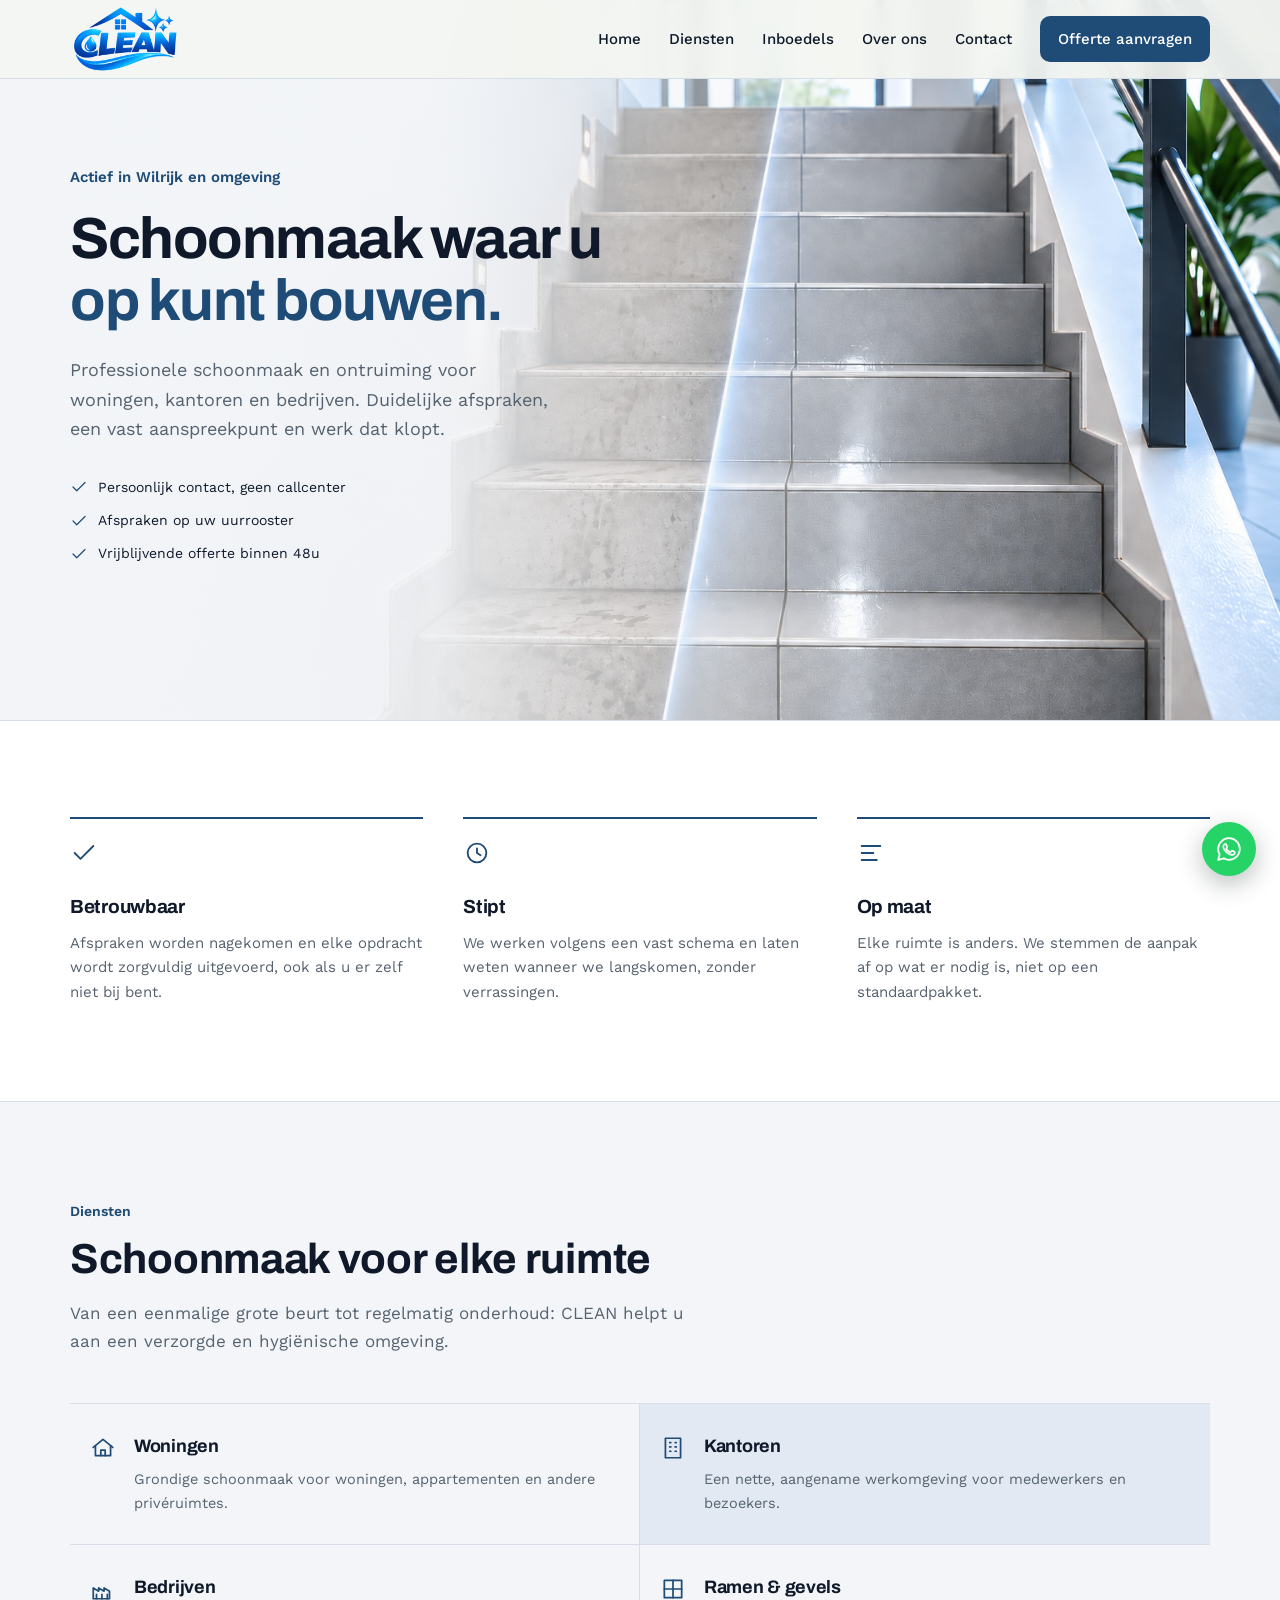
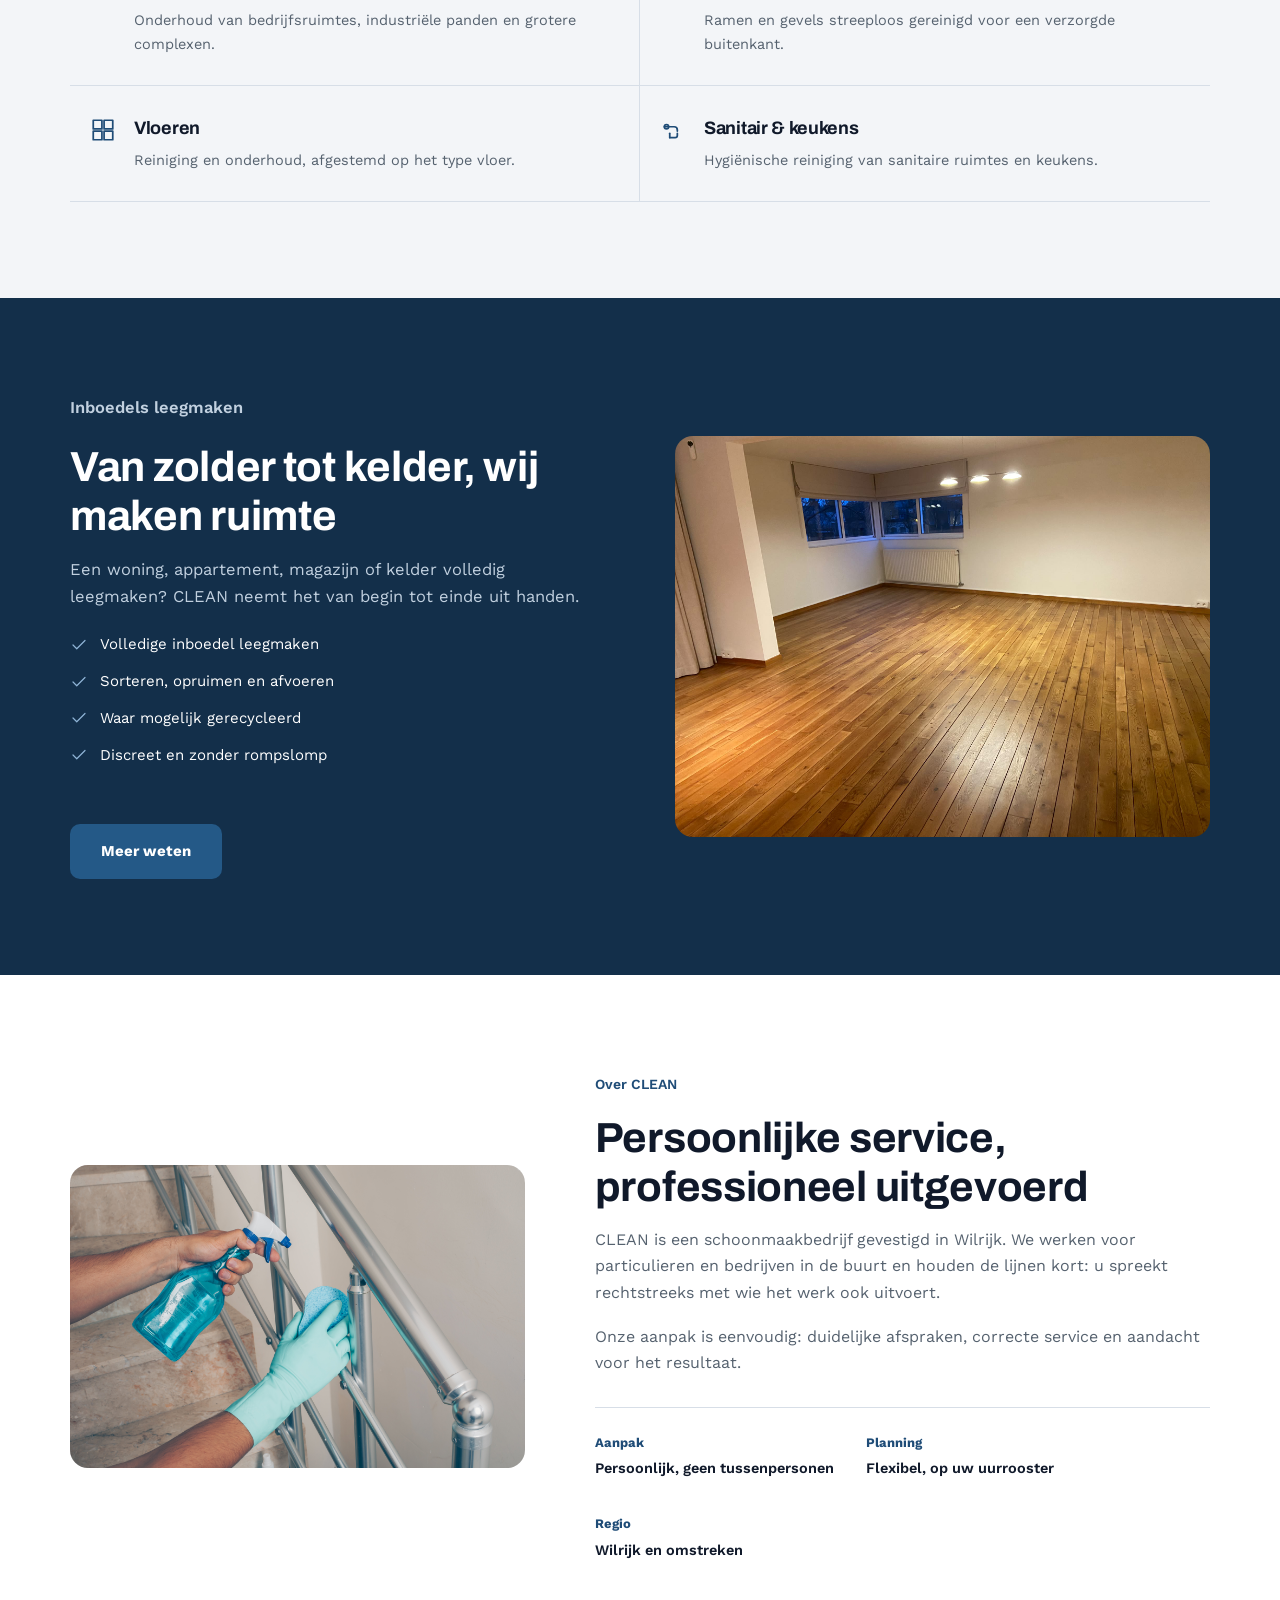
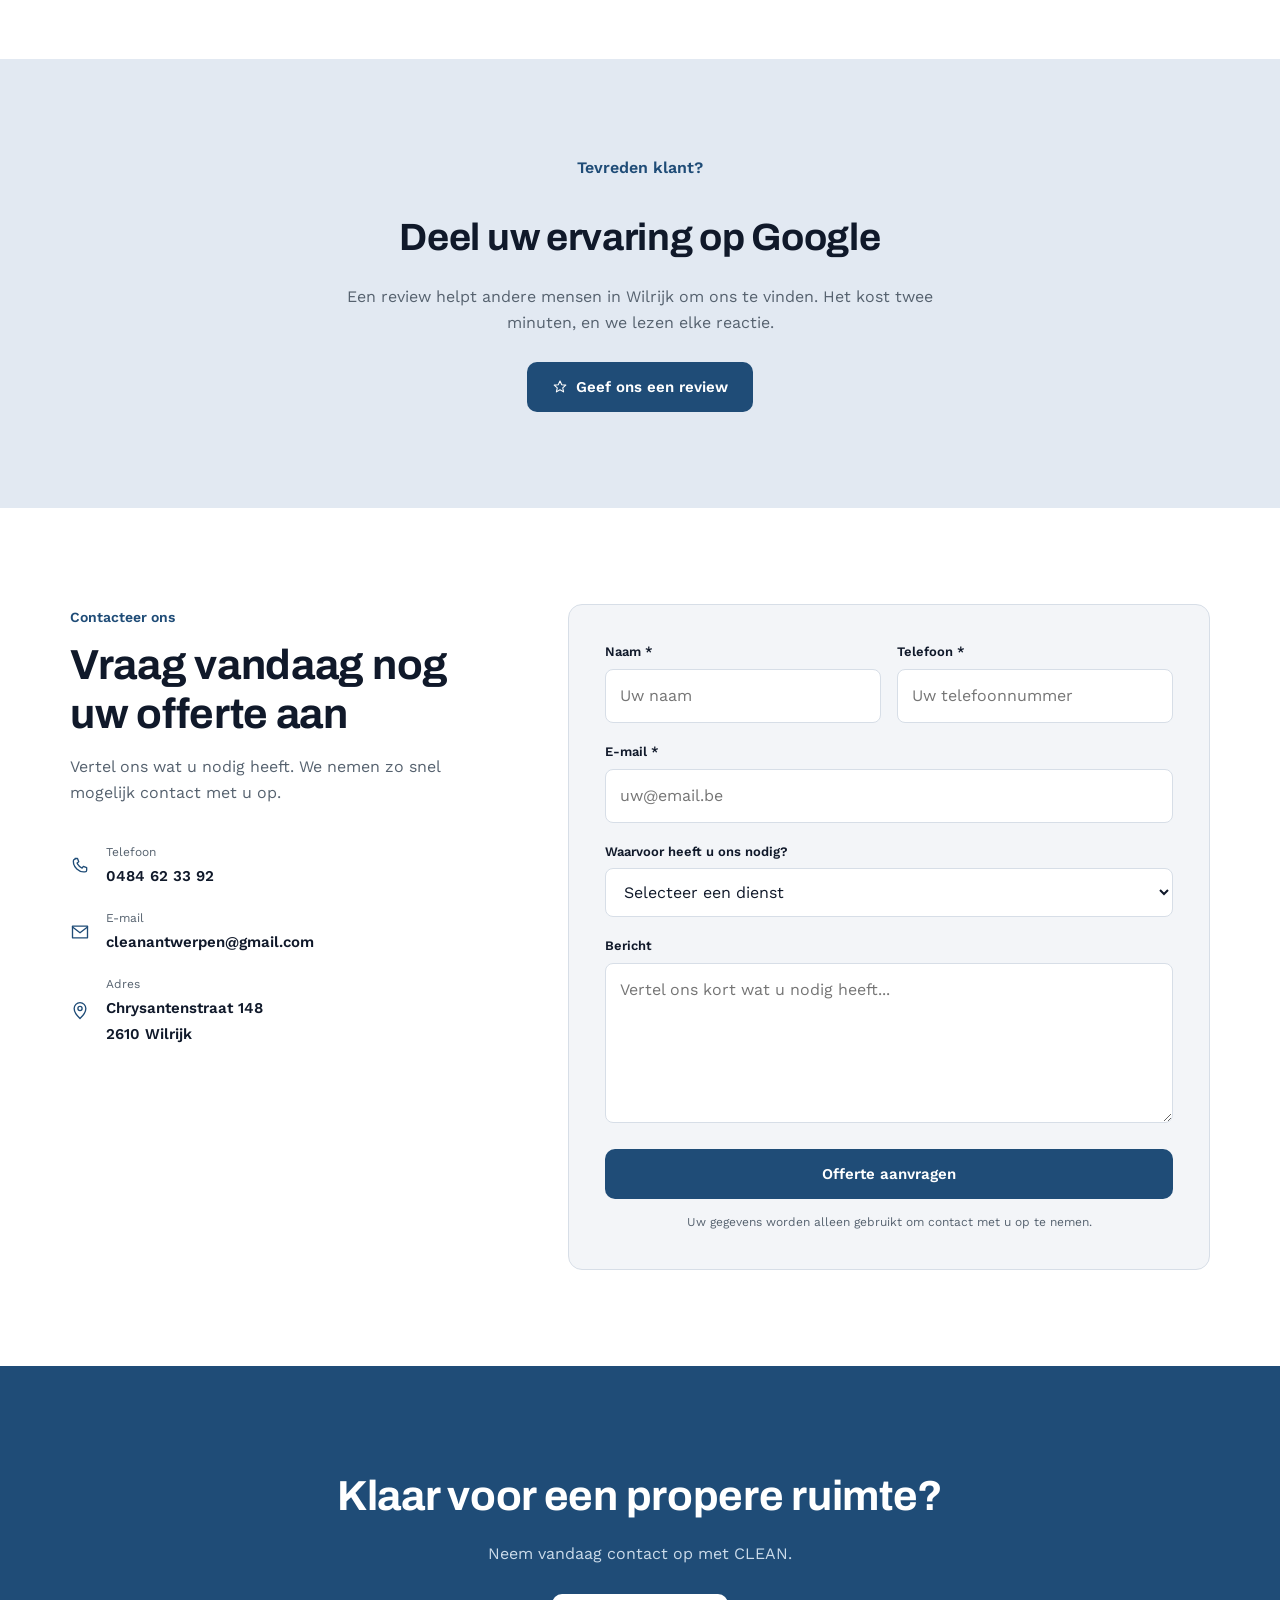
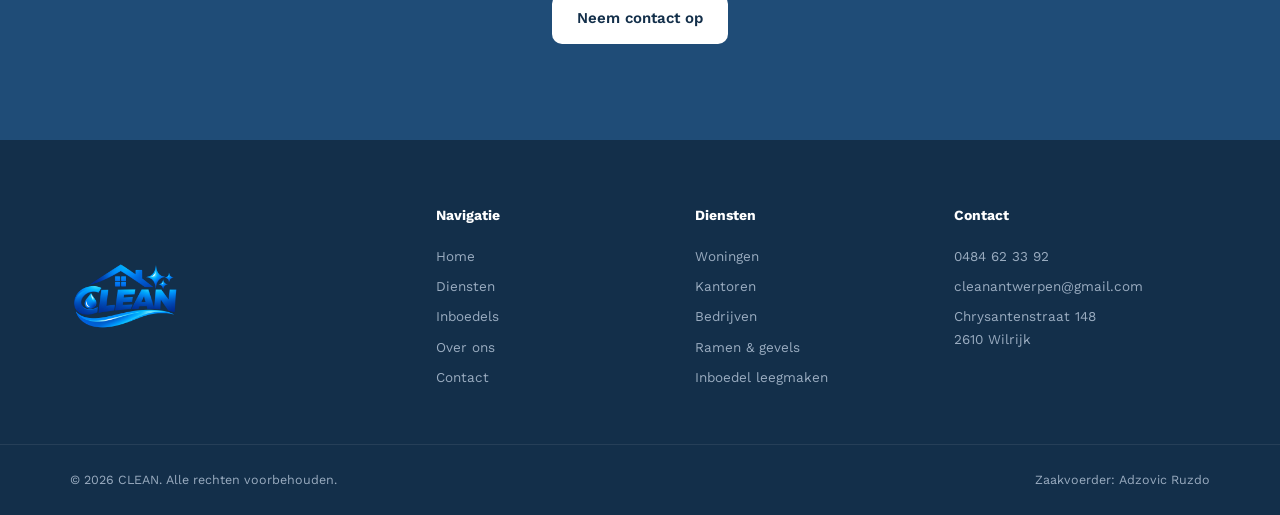
==== commit 0088068c: "14" ====
--- a/index.html
+++ b/index.html
@@ -11,7 +11,8 @@
 
     <meta name="keywords"
           content="schoonmaak Wilrijk, schoonmaakbedrijf Antwerpen, kantoren schoonmaken, ramen wassen, inboedel leegmaken, ontruiming">
-
+    <meta property="og:description"
+          content="Professionele schoonmaak en ontruiming voor woningen, kantoren en bedrijven in Wilrijk en omgeving.">
     <link rel="preconnect" href="https://fonts.googleapis.com">
     <link rel="preconnect" href="https://fonts.gstatic.com" crossorigin>
     <link href="https://fonts.googleapis.com/css2?family=Archivo:wght@600;700;800&family=Work+Sans:wght@400;500;600&display=swap" rel="stylesheet">
@@ -44,7 +45,7 @@
             <a href="html/huisleegmaken.html">Inboedels</a>
             <!--<a href="html/resultaten.html" aria-current="page">Resultaten</a>-->
             <a href="#over-ons">Over ons</a>
-            <a href="#contact">Contact</a>
+            <a href="#offerte">Contact</a>
 
             <a href="#offerte" class="nav-button">Offerte aanvragen</a>
 
@@ -311,9 +312,9 @@
                         <div><small>Telefoon</small><strong>0484 62 33 92</strong></div>
                     </a>
 
-                    <a href="mailto:clean@outlook.be" class="contact-item">
+                    <a href="mailto:cleanantwerpen@gmail.com" class="contact-item">
                         <svg viewBox="0 0 24 24" class="contact-icon-svg"><rect x="3" y="5" width="18" height="14"/><path d="m3 6 9 7 9-7"/></svg>
-                        <div><small>E-mail</small><strong>clean@outlook.be</strong></div>
+                        <div><small>E-mail</small><strong>cleanantwerpen@gmail.com</strong></div>
                     </a>
 
                     <div class="contact-item">
@@ -325,9 +326,10 @@
 
             </div>
 
-            <form class="contact-form" name="offerte" method="POST" data-netlify="true">
-
-                <input type="hidden" name="form-name" value="offerte">
+            <form action="https://formsubmit.co/cleanantwerpen@gmail.com" method="POST" class="contact-form">
+
+                <input type="hidden" name="_subject" value="Nieuwe offerteaanvraag - CLEAN">
+                <input type="hidden" name="_captcha" value="false">
 
                 <div class="form-row">
 
@@ -367,12 +369,15 @@
                     <textarea id="message" name="bericht" rows="5" placeholder="Vertel ons kort wat u nodig heeft..."></textarea>
                 </div>
 
-                <button type="submit" class="button button-primary form-button">Offerte aanvragen</button>
-
-                <p class="form-note">Uw gegevens worden alleen gebruikt om contact met u op te nemen.</p>
+                <button type="submit" class="button button-primary form-button">
+                    Offerte aanvragen
+                </button>
+
+                <p class="form-note">
+                    Uw gegevens worden alleen gebruikt om contact met u op te nemen.
+                </p>
 
             </form>
-
         </div>
 
     </section>
@@ -407,7 +412,7 @@
             <a href="#diensten">Diensten</a>
             <a href="#ontruiming">Inboedels</a>
             <a href="#over-ons">Over ons</a>
-            <a href="#contact">Contact</a>
+            <a href="#offerte">Contact</a>
         </div>
 
         <div class="footer-column">
@@ -422,7 +427,7 @@
         <div class="footer-column">
             <h4>Contact</h4>
             <a href="tel:+32484623392">0484 62 33 92</a>
-            <a href="mailto:clean@outlook.be">clean@outlook.be</a>
+            <a href="mailto:cleanantwerpen@gmail.com">cleanantwerpen@gmail.com</a>
             <span>Chrysantenstraat 148<br>2610 Wilrijk</span>
         </div>
 
